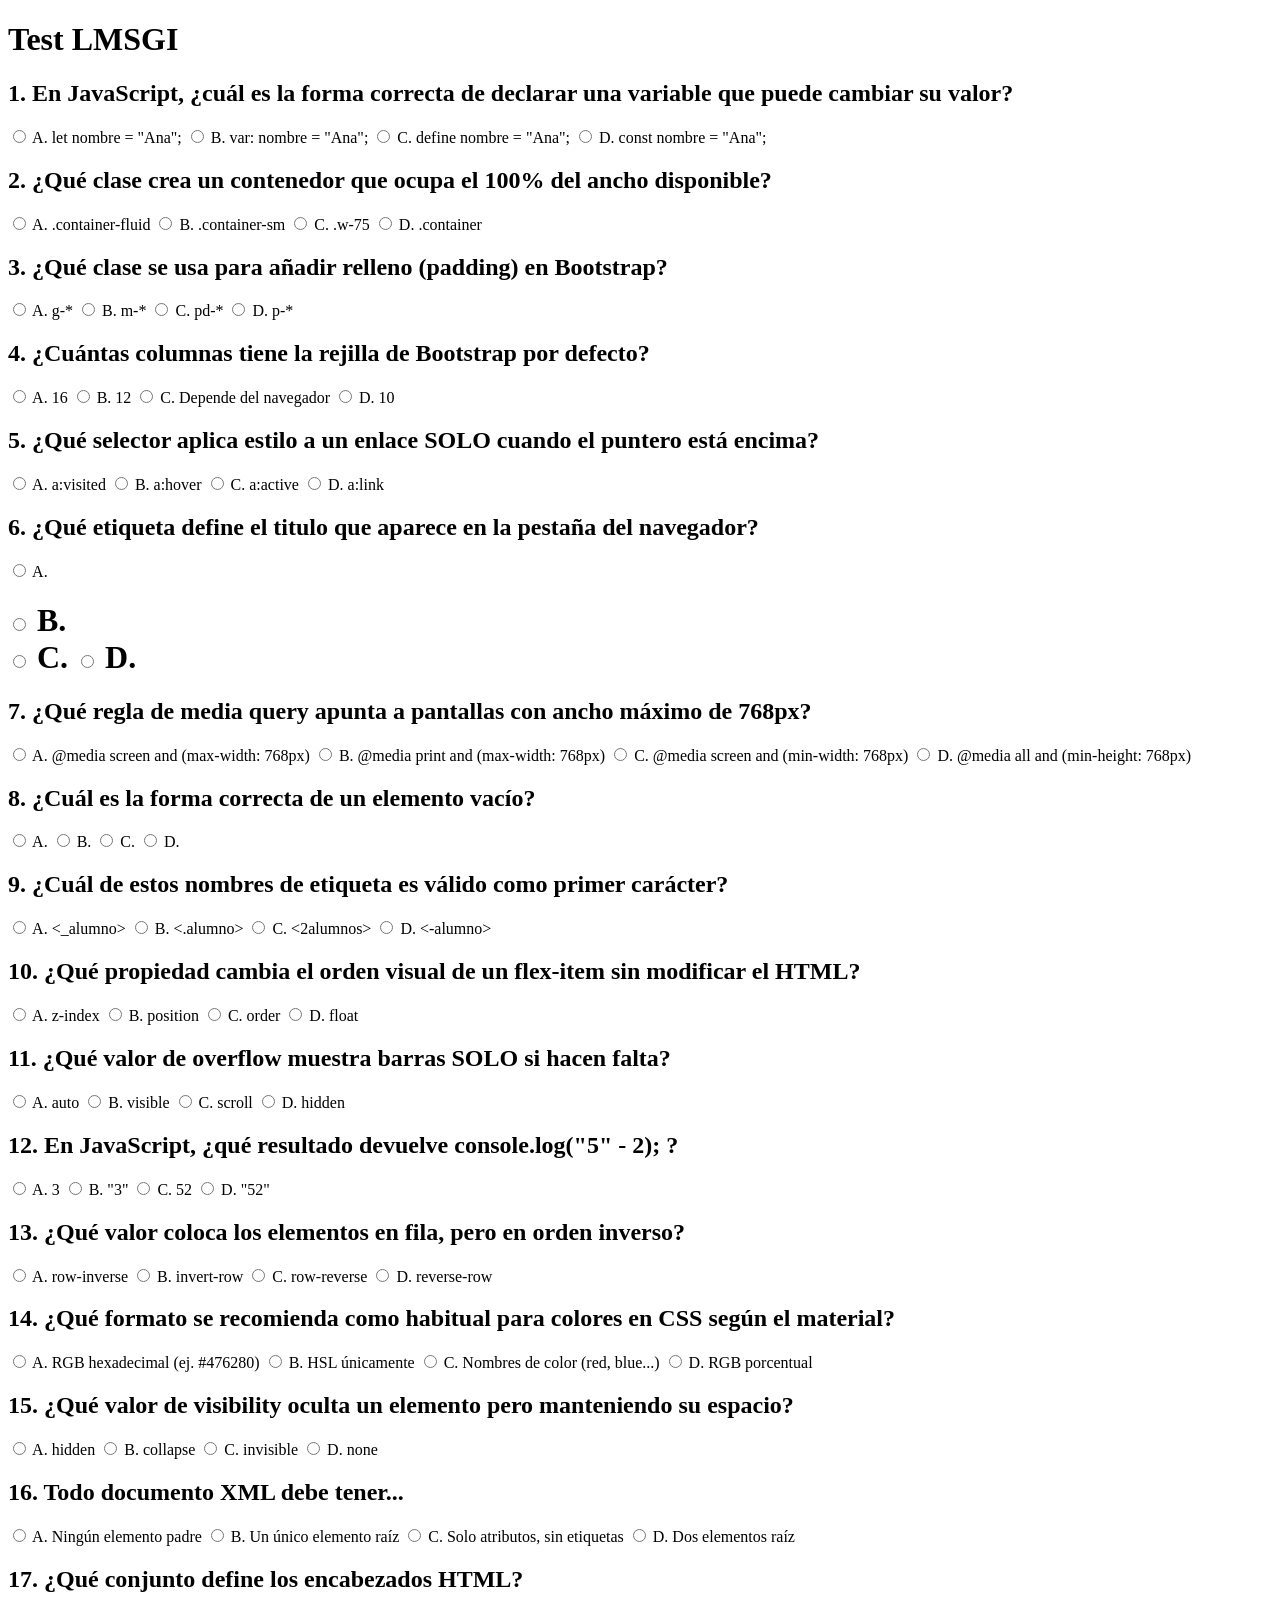
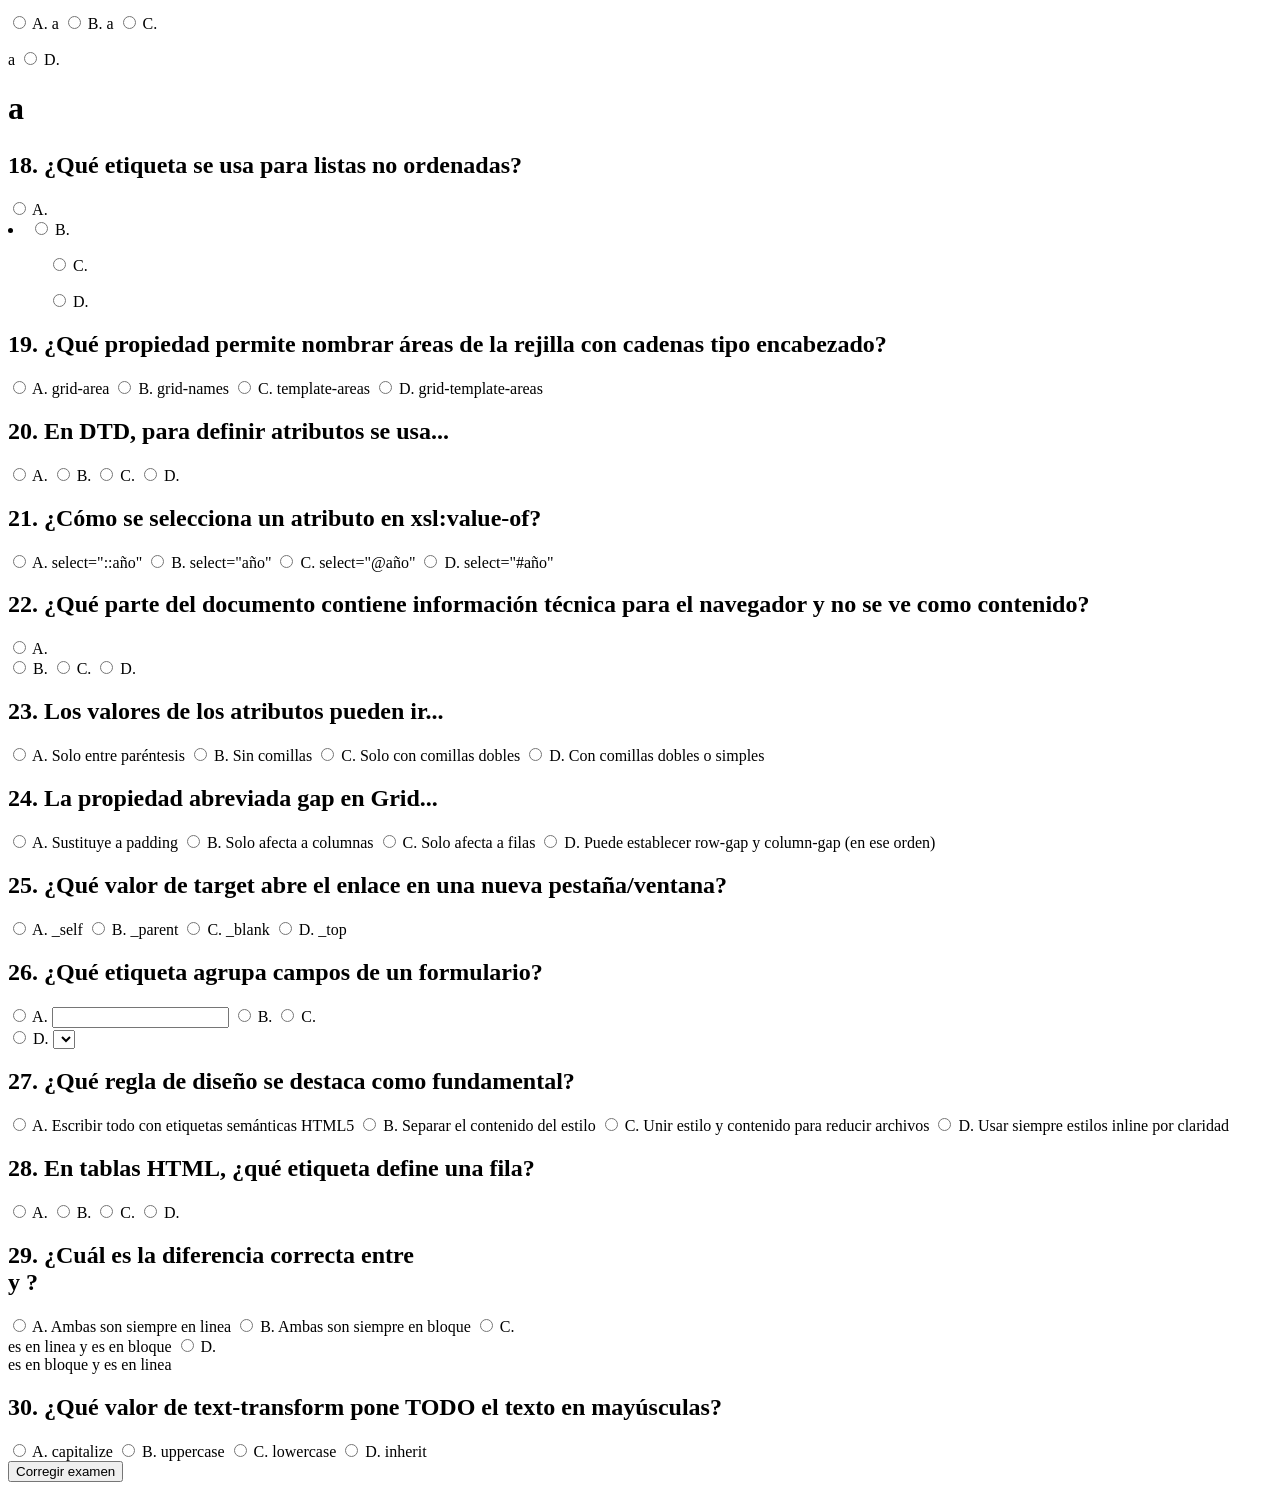
==== index.html @ 1601bb54 "Add files via upload" ====
<!DOCTYPE html>
<html lang="es">
<head>
<meta charset="UTF-8" />
<meta name="viewport" content="width=device-width, initial-scale=1.0" />
<title>Test LMSGI</title>
<link rel="stylesheet" href="style.css" />
</head>
<body>
<div class="container">
    <h1>Test LMSGI</h1>
    <div id="quiz"></div>
    <button id="submitButton">Corregir examen</button>
    <div class="result" id="result"></div>
</div>

<script>
const questions = [
    {
        question: '¿Qué etiqueta define el titulo que aparece en la pestaña del navegador?',
        answers: [
            {text: '<title>', correct: true},
            {text: '<header>', correct: false},
            {text: '<h1>', correct: false},
            {text: '<meta>', correct: false}
        ]
    },
    {
        question: '¿Qué parte del documento contiene información técnica para el navegador y no se ve como contenido?',
        answers: [
            {text: '<body>', correct: false},
            {text: '<footer>', correct: false},
            {text: '<head>', correct: true},
            {text: '<main>', correct: false}
        ]
    },
    {
        question: '¿Cuál es la diferencia correcta entre <div> y <span>?',
        answers: [
            {text: '<div> es en linea y <span> es en bloque', correct: false},
            {text: '<div> es en bloque y <span> es en linea', correct: true},
            {text: 'Ambas son siempre en bloque', correct: false},
            {text: 'Ambas son siempre en linea', correct: false}
        ]
    },
    {
        question: '¿Qué conjunto define los encabezados HTML?',
        answers: [
            {text: '<p> a <p6>', correct: false},
            {text: '<head1> a <head6>', correct: false},
            {text: '<t1> a <t6>', correct: false},
            {text: '<h1> a <h6>', correct: true}
        ]
    },
    {
        question: '¿Qué valor de target abre el enlace en una nueva pestaña/ventana?',
        answers: [
            {text: '_self', correct: false},
            {text: '_parent', correct: false},
            {text: '_top', correct: false},
            {text: '_blank', correct: true}
        ]
    },
    {
        question: '¿Qué etiqueta se usa para listas no ordenadas?',
        answers: [
            {text: '<ol>', correct: false},
            {text: '<li>', correct: false},
            {text: '<dl>', correct: false},
            {text: '<ul>', correct: true}
        ]
    },
    {
        question: '¿Qué etiqueta agrupa campos de un formulario?',
        answers: [
            {text: '<input>', correct: false},
            {text: '<select>', correct: false},
            {text: '<form>', correct: true},
            {text: '<label>', correct: false}
        ]
    },
    {
        question: 'En tablas HTML, ¿qué etiqueta define una fila?',
        answers: [
            {text: '<td>', correct: false},
            {text: '<tr>', correct: true},
            {text: '<th>', correct: false},
            {text: '<table>', correct: false}
        ]
    },
    {
        question: '¿Qué regla de diseño se destaca como fundamental?',
        answers: [
            {text: 'Separar el contenido del estilo', correct: true},
            {text: 'Unir estilo y contenido para reducir archivos', correct: false},
            {text: 'Escribir todo con etiquetas semánticas HTML5', correct: false},
            {text: 'Usar siempre estilos inline por claridad', correct: false}
        ]
    },
    {
        question: '¿Qué selector aplica estilo a un enlace SOLO cuando el puntero está encima?',
        answers: [
            {text: 'a:active', correct: false},
            {text: 'a:visited', correct: false},
            {text: 'a:link', correct: false},
            {text: 'a:hover', correct: true}
        ]
    },
    {
        question: '¿Qué formato se recomienda como habitual para colores en CSS según el material?',
        answers: [
            {text: 'Nombres de color (red, blue...)', correct: false},
            {text: 'RGB porcentual', correct: false},
            {text: 'RGB hexadecimal (ej. #476280)', correct: true},
            {text: 'HSL únicamente', correct: false}
        ]
    },
    {
        question: '¿Qué valor de text-transform pone TODO el texto en mayúsculas?',
        answers: [
            {text: 'capitalize', correct: false},
            {text: 'uppercase', correct: true},
            {text: 'lowercase', correct: false},
            {text: 'inherit', correct: false}
        ]
    },
    {
        question: '¿Qué valor de overflow muestra barras SOLO si hacen falta?',
        answers: [
            {text: 'scroll', correct: false},
            {text: 'hidden', correct: false},
            {text: 'visible', correct: false},
            {text: 'auto', correct: true}
        ]
    },
    {
        question: '¿Qué valor de visibility oculta un elemento pero manteniendo su espacio?',
        answers: [
            {text: 'hidden', correct: true},
            {text: 'none', correct: false},
            {text: 'collapse', correct: false},
            {text: 'invisible', correct: false}
        ]
    },
    {
        question: '¿Qué regla de media query apunta a pantallas con ancho máximo de 768px?',
        answers: [
            {text: '@media screen and (max-width: 768px)', correct: true},
            {text: '@media screen and (min-width: 768px)', correct: false},
            {text: '@media print and (max-width: 768px)', correct: false},
            {text: '@media all and (min-height: 768px)', correct: false}
        ]
    },
    {
        question: 'La propiedad abreviada gap en Grid...',
        answers: [
            {text: 'Puede establecer row-gap y column-gap (en ese orden)', correct: true},
            {text: 'Solo afecta a columnas', correct: false},
            {text: 'Solo afecta a filas', correct: false},
            {text: 'Sustituye a padding', correct: false}
        ]
    },
    {
        question: '¿Qué propiedad permite nombrar áreas de la rejilla con cadenas tipo encabezado?',
        answers: [
            {text: 'grid-area', correct: false},
            {text: 'grid-template-areas', correct: true},
            {text: 'grid-names', correct: false},
            {text: 'template-areas', correct: false}
        ]
    },
    {
        question: '¿Qué valor coloca los elementos en fila, pero en orden inverso?',
        answers: [
            {text: 'row-inverse', correct: false},
            {text: 'reverse-row', correct: false},
            {text: 'row-reverse', correct: true},
            {text: 'invert-row', correct: false}
        ]
    },
    {
        question: '¿Qué propiedad cambia el orden visual de un flex-item sin modificar el HTML?',
        answers: [
            {text: 'z-index', correct: false},
            {text: 'position', correct: false},
            {text: 'order', correct: true},
            {text: 'float', correct: false}
        ]
    },
    {
        question: 'Todo documento XML debe tener...',
        answers: [
            {text: 'Dos elementos raíz', correct: false},
            {text: 'Ningún elemento padre', correct: false},
            {text: 'Solo atributos, sin etiquetas', correct: false},
            {text: 'Un único elemento raíz', correct: true}
        ]
    },
    {
        question: 'Los valores de los atributos pueden ir...',
        answers: [
            {text: 'Con comillas dobles o simples', correct: true},
            {text: 'Sin comillas', correct: false},
            {text: 'Solo con comillas dobles', correct: false},
            {text: 'Solo entre paréntesis', correct: false}
        ]
    },
    {
        question: '¿Cuál es la forma correcta de un elemento vacío?',
        answers: [
            {text: '<foto> </foto/>', correct: false},
            {text: '</foto>', correct: false},
            {text: '<foto/>', correct: true},
            {text: '<foto>', correct: false}
        ]
    },
    {
        question: '¿Cuál de estos nombres de etiqueta es válido como primer carácter?',
        answers: [
            {text: '<2alumnos>', correct: false},
            {text: '<_alumno>', correct: true},
            {text: '<-alumno>', correct: false},
            {text: '<.alumno>', correct: false}
        ]
    },
    {
        question: 'En DTD, para definir atributos se usa...',
        answers: [
            {text: '<!ATTR>', correct: false},
            {text: '<!ATTRIBUTE>', correct: false},
            {text: '<!ELEMENTS>', correct: false},
            {text: '<!ATTLIST>', correct: true}
        ]
    },
    {
        question: '¿Cómo se selecciona un atributo en xsl:value-of?',
        answers: [
            {text: 'select="año"', correct: false},
            {text: 'select="#año"', correct: false},
            {text: 'select="::año"', correct: false},
            {text: 'select="@año"', correct: true}
        ]
    },
    {
        question: '¿Qué clase crea un contenedor que ocupa el 100% del ancho disponible?',
        answers: [
            {text: '.container-fluid', correct: true},
            {text: '.container', correct: false},
            {text: '.container-sm', correct: false},
            {text: '.w-75', correct: false}
        ]
    },
    {
        question: '¿Cuántas columnas tiene la rejilla de Bootstrap por defecto?',
        answers: [
            {text: '10', correct: false},
            {text: '12', correct: true},
            {text: '16', correct: false},
            {text: 'Depende del navegador', correct: false}
        ]
    },
    {
        question: '¿Qué clase se usa para añadir relleno (padding) en Bootstrap?',
        answers: [
            {text: 'm-*', correct: false},
            {text: 'pd-*', correct: false},
            {text: 'p-*', correct: true},
            {text: 'g-*', correct: false}
        ]
    },
    {
        question: 'En JavaScript, ¿cuál es la forma correcta de declarar una variable que puede cambiar su valor?',
        answers: [
            {text: 'let nombre = "Ana";', correct: true},
            {text: 'const nombre = "Ana";', correct: false},
            {text: 'define nombre = "Ana";', correct: false},
            {text: 'var: nombre = "Ana";', correct: false}
        ]
    },
    {
        question: 'En JavaScript, ¿qué resultado devuelve console.log("5" - 2); ?',
        answers: [
            {text: '"52"', correct: false},
            {text: '"3"', correct: false},
            {text: '52', correct: false},
            {text: '3', correct: true}
        ]
    }
];

function shuffle(array)
{
    for(let i = array.length - 1; i > 0; i--)
    {
        const j = Math.floor(Math.random() * (i + 1));
        [array[i], array[j]] = [array[j], array[i]];
    }

    return array;
}

const shuffledQuestions = shuffle([...questions]).map(
    question =>
    {
        return {
            ...question,
            answers: shuffle([...question.answers])
        };
    }
);

const quiz = document.getElementById('quiz');

shuffledQuestions.forEach(
    (question, questionIndex) =>
    {
        const questionElement = document.createElement('div');
        questionElement.className = 'question';

        questionElement.innerHTML = `
            <h2>${questionIndex + 1}. ${question.question}</h2>
            <div class="answers">
                ${question.answers.map(
                    (answer, answerIndex) =>
                    {
                        return `
                            <label class="answer">
                                <input
                                    type="radio"
                                    name="question-${questionIndex}"
                                    value="${answer.correct}"
                                />
                                ${String.fromCharCode(65 + answerIndex)}. ${answer.text}
                            </label>
                        `;
                    }
                ).join('')}
            </div>
        `;

        quiz.appendChild(questionElement);
    }
);

document.getElementById('submitButton').addEventListener(
    'click',
    () =>
    {
        let score = 0;

        shuffledQuestions.forEach(
            (question, questionIndex) =>
            {
                const answers = document.querySelectorAll(`input[name="question-${questionIndex}"]`);

                answers.forEach(
                    answer =>
                    {
                        const label = answer.parentElement;

                        label.classList.remove('correct');
                        label.classList.remove('incorrect');

                        if(answer.checked)
                        {
                            if(answer.value === 'true')
                            {
                                score++;
                                label.classList.add('correct');
                            }
                            else
                            {
                                label.classList.add('incorrect');
                            }
                        }
                    }
                );
            }
        );

        document.getElementById('result').textContent = `Has acertado ${score} de ${shuffledQuestions.length} preguntas.`;

        window.scrollTo(
            {
                top: document.body.scrollHeight,
                behavior: 'smooth'
            }
        );
    }
);
</script>
</body>
</html>
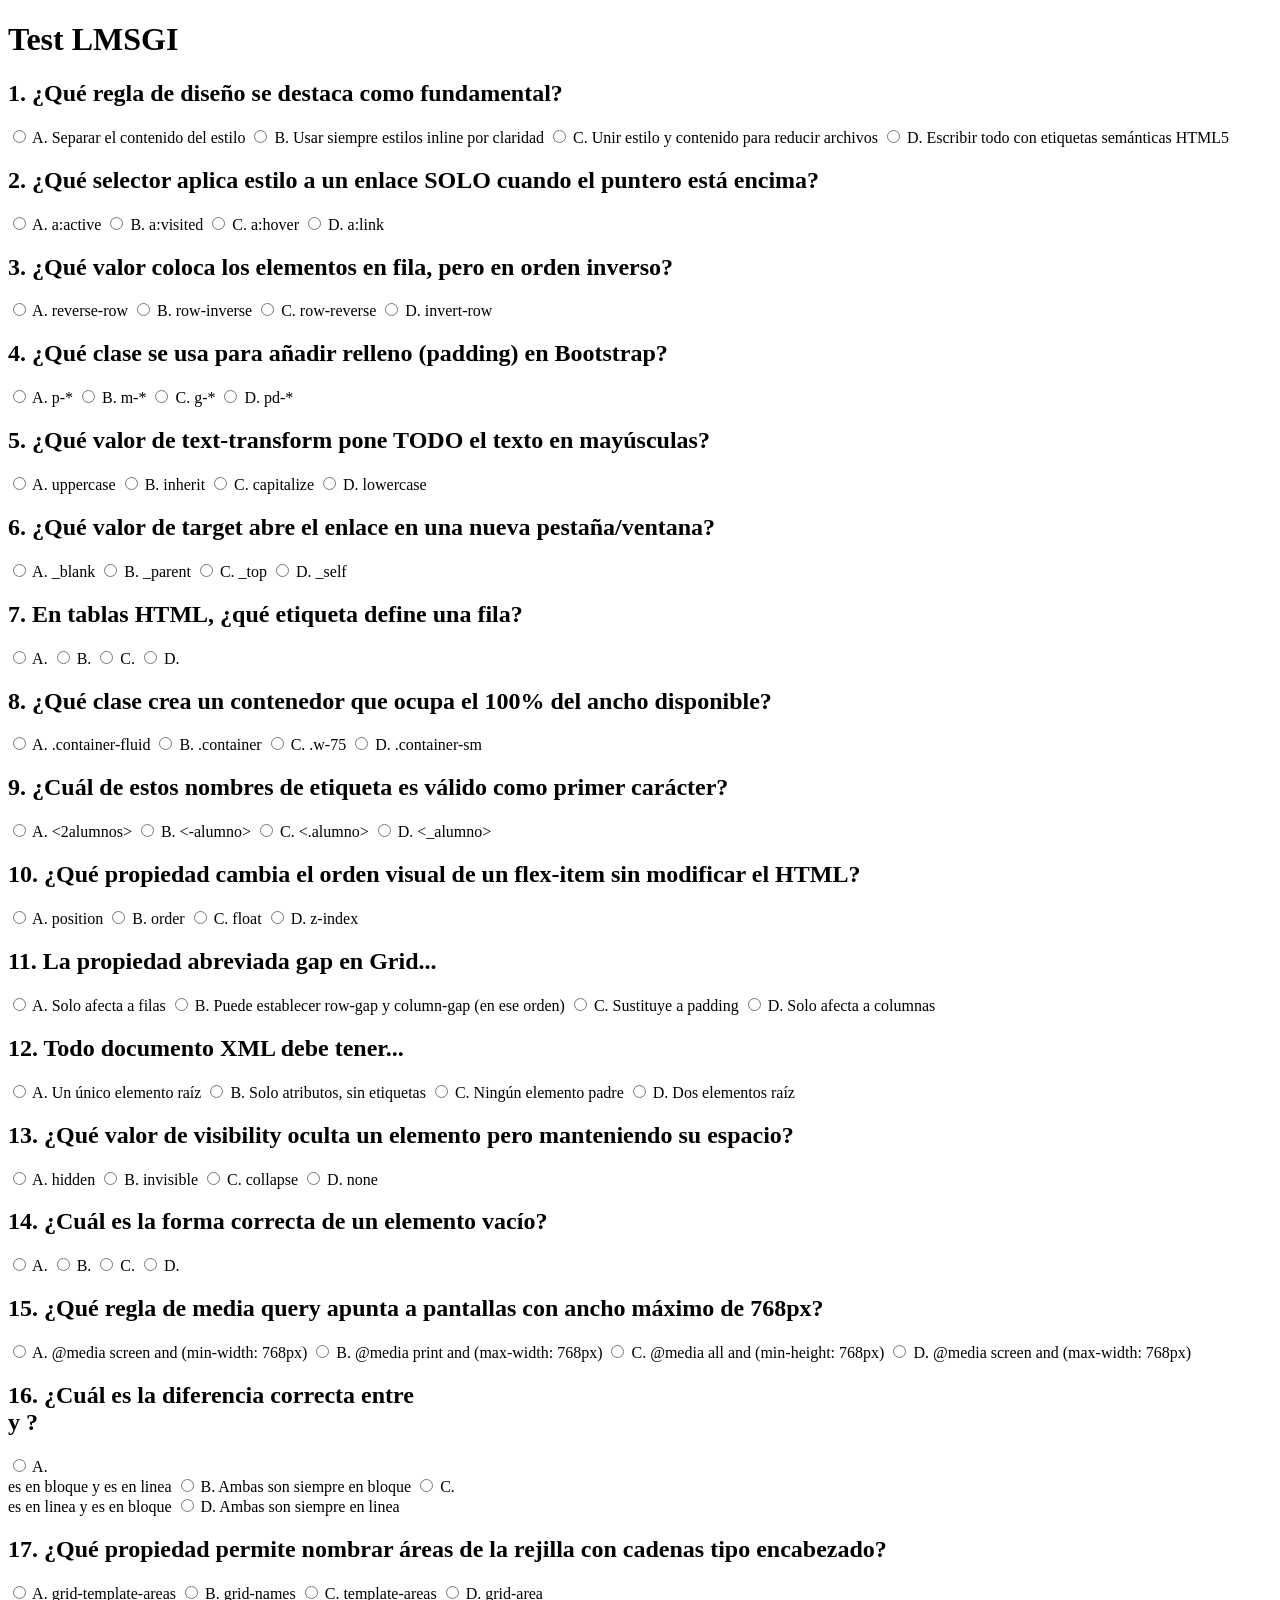
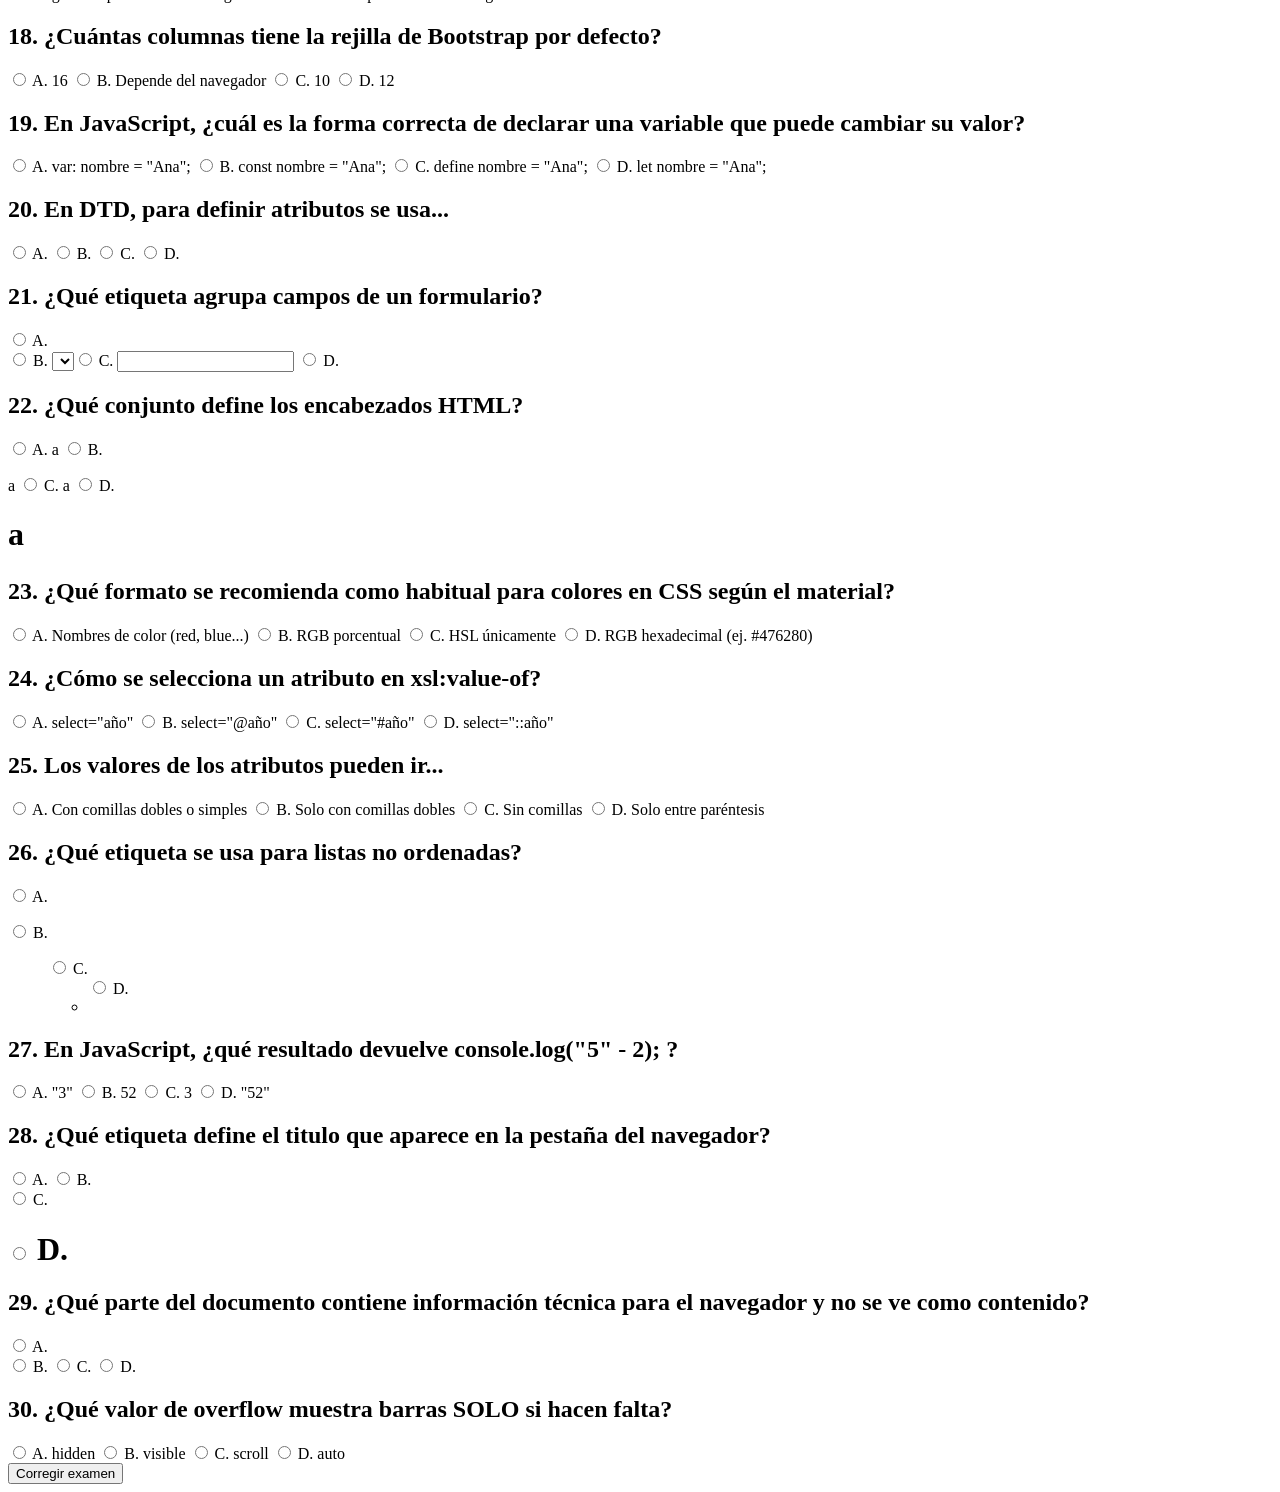
==== commit aa1a691d: "Add files via upload" ====
--- a/index.html
+++ b/index.html
@@ -5,6 +5,7 @@
 <meta name="viewport" content="width=device-width, initial-scale=1.0" />
 <title>Test LMSGI</title>
 <link rel="stylesheet" href="style.css" />
+<!-- Usa el CSS moderno enviado en el chat -->
 </head>
 <body>
 <div class="container">
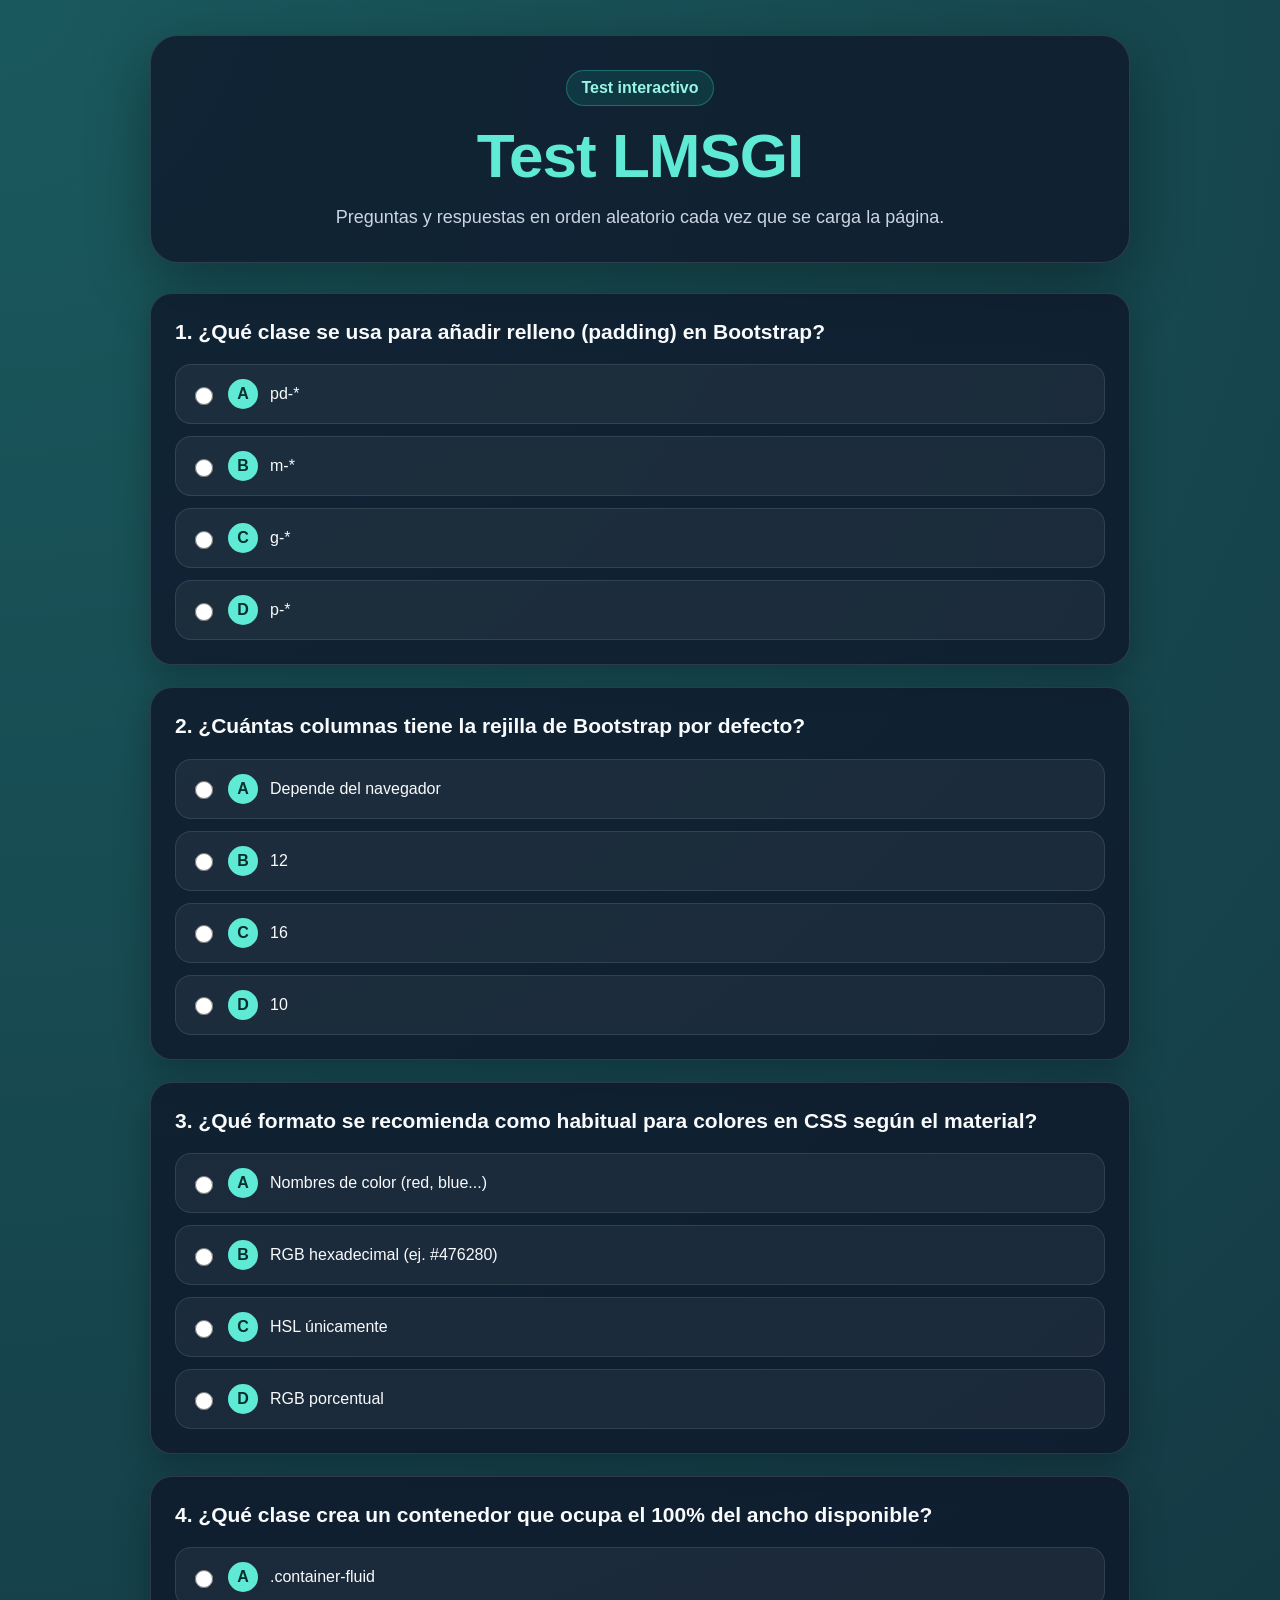
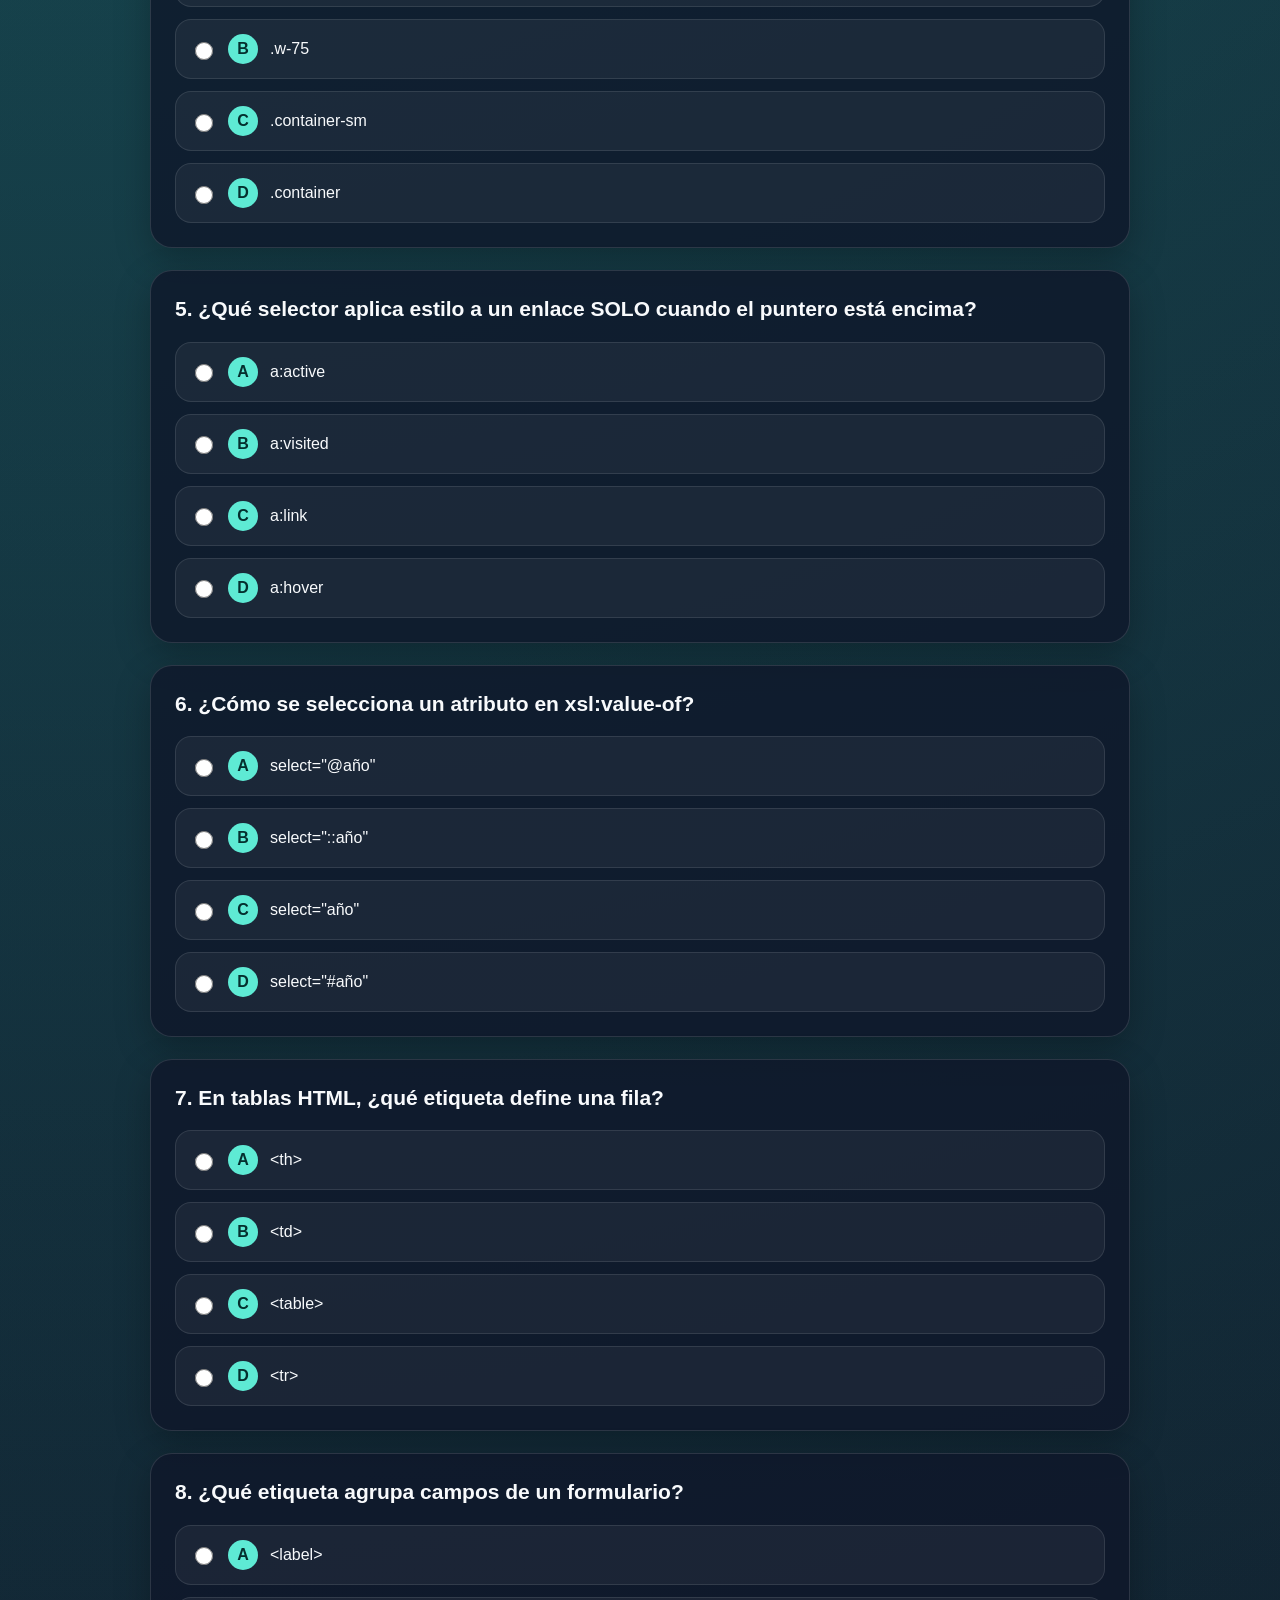
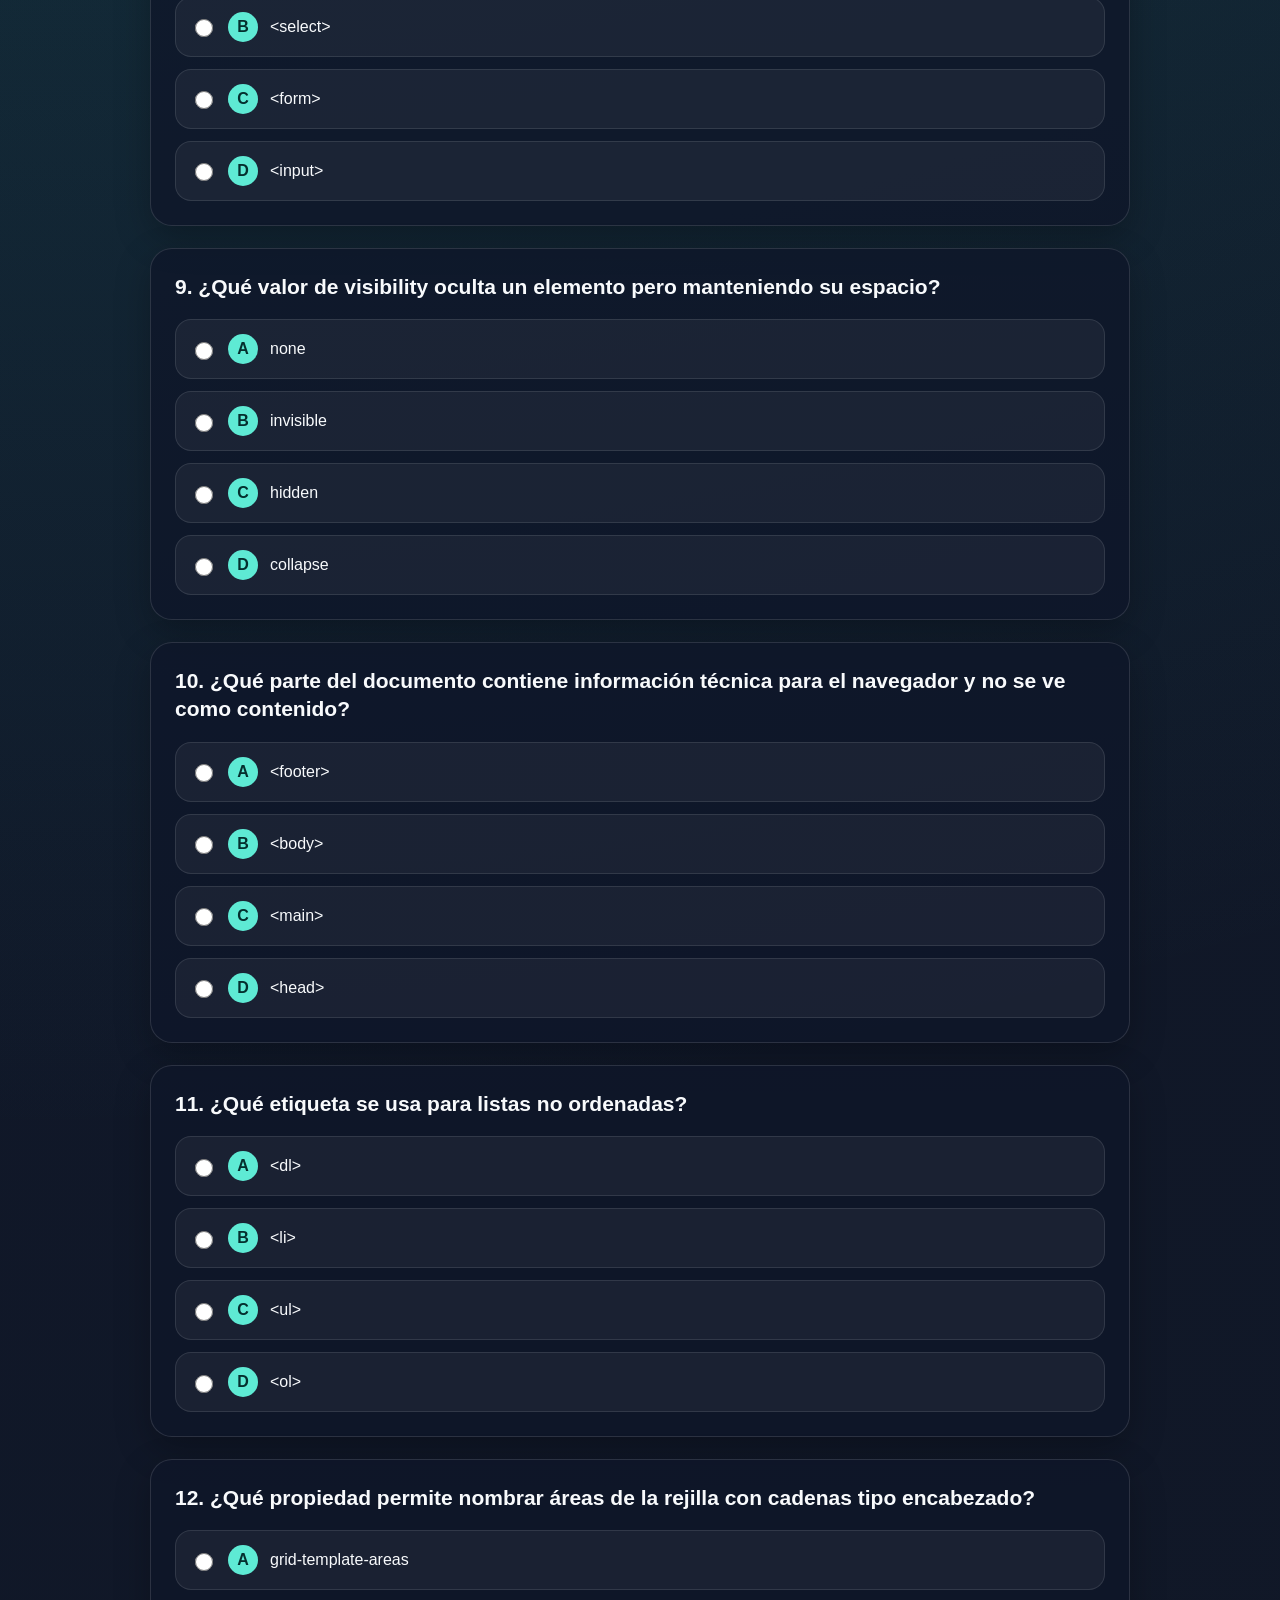
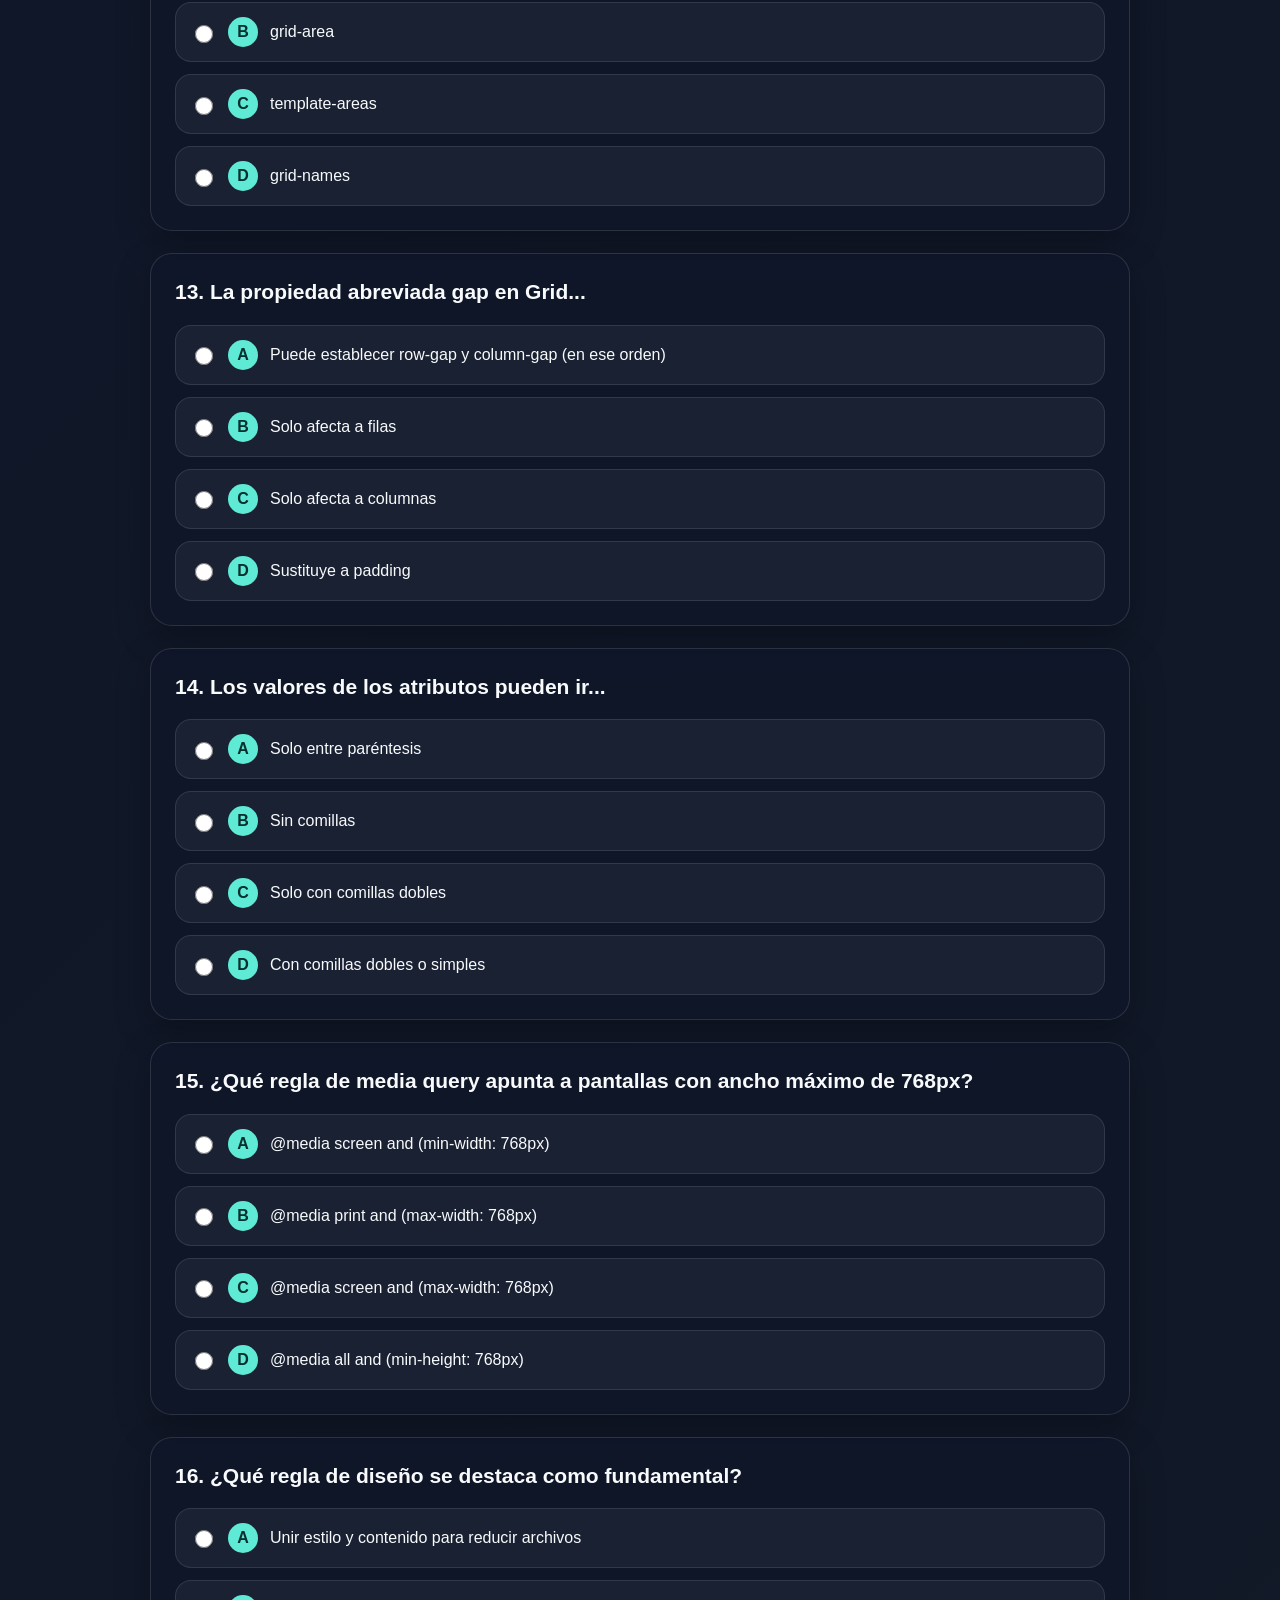
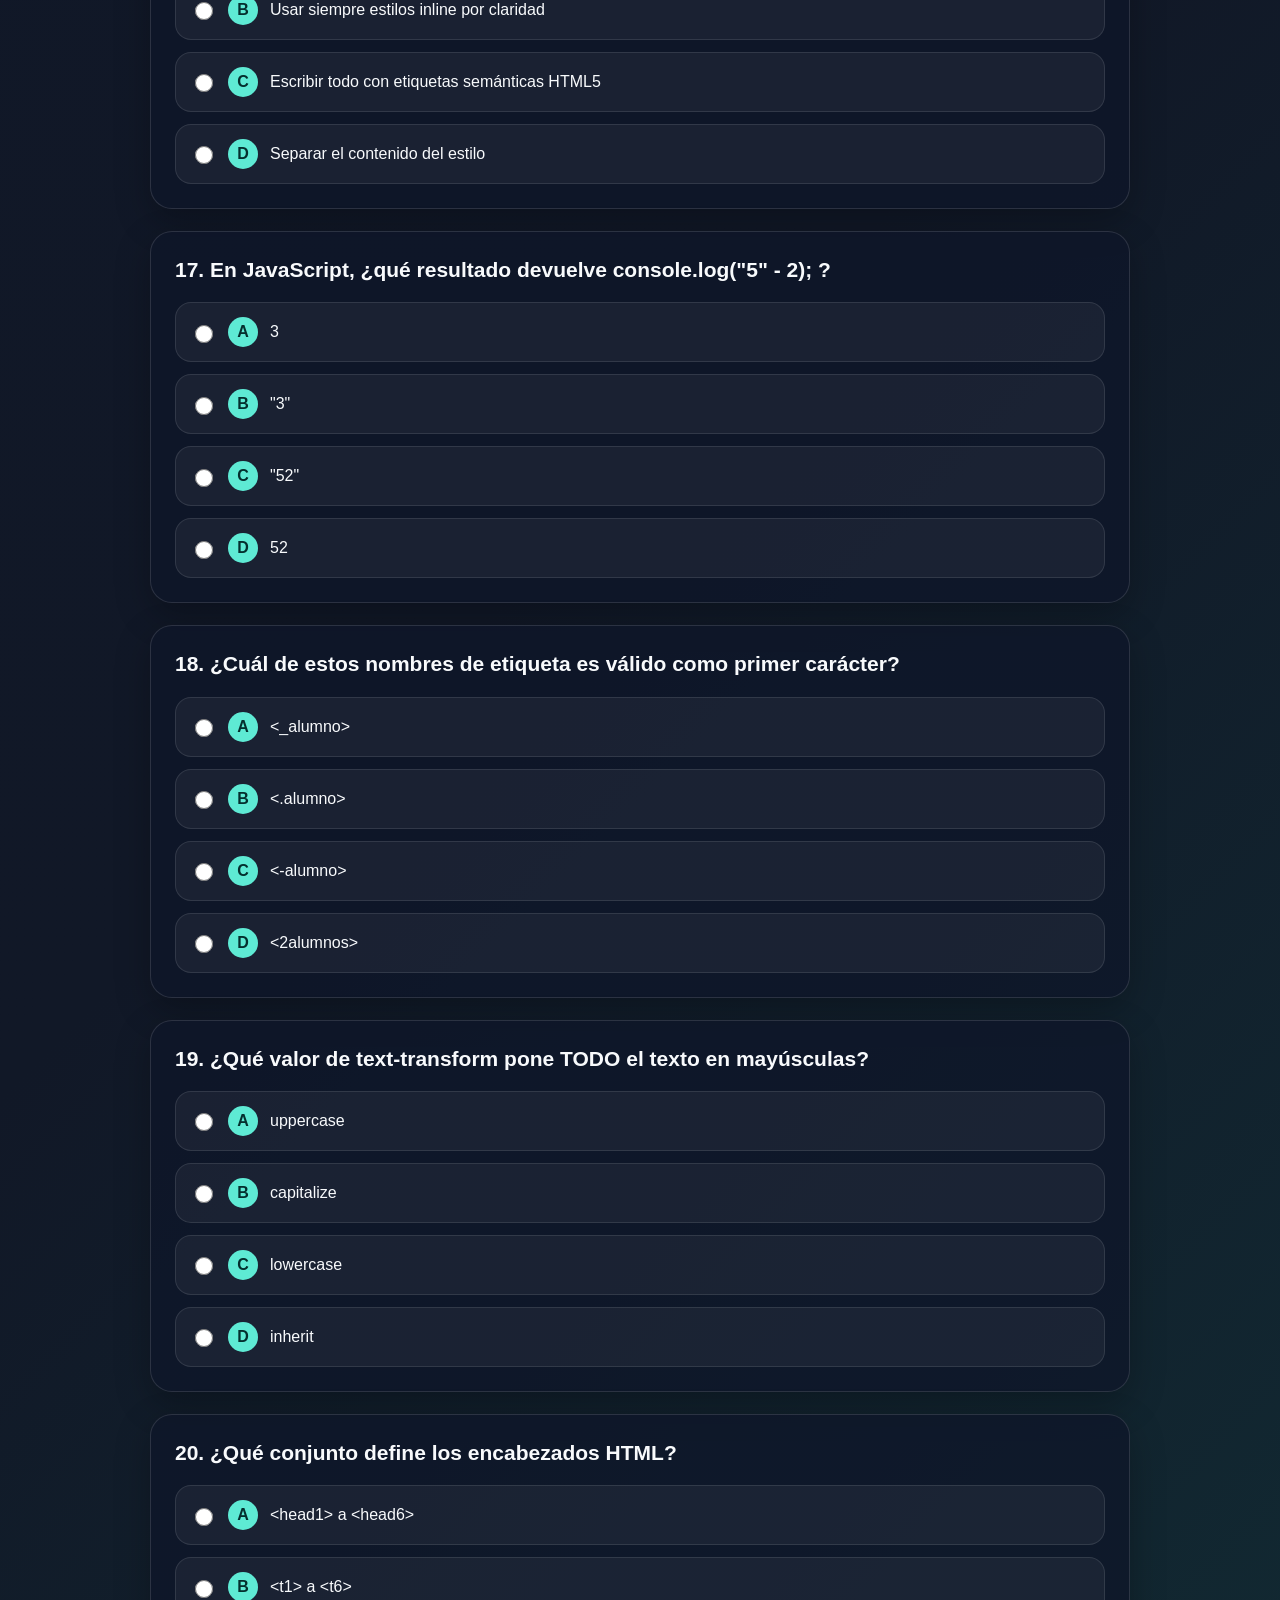
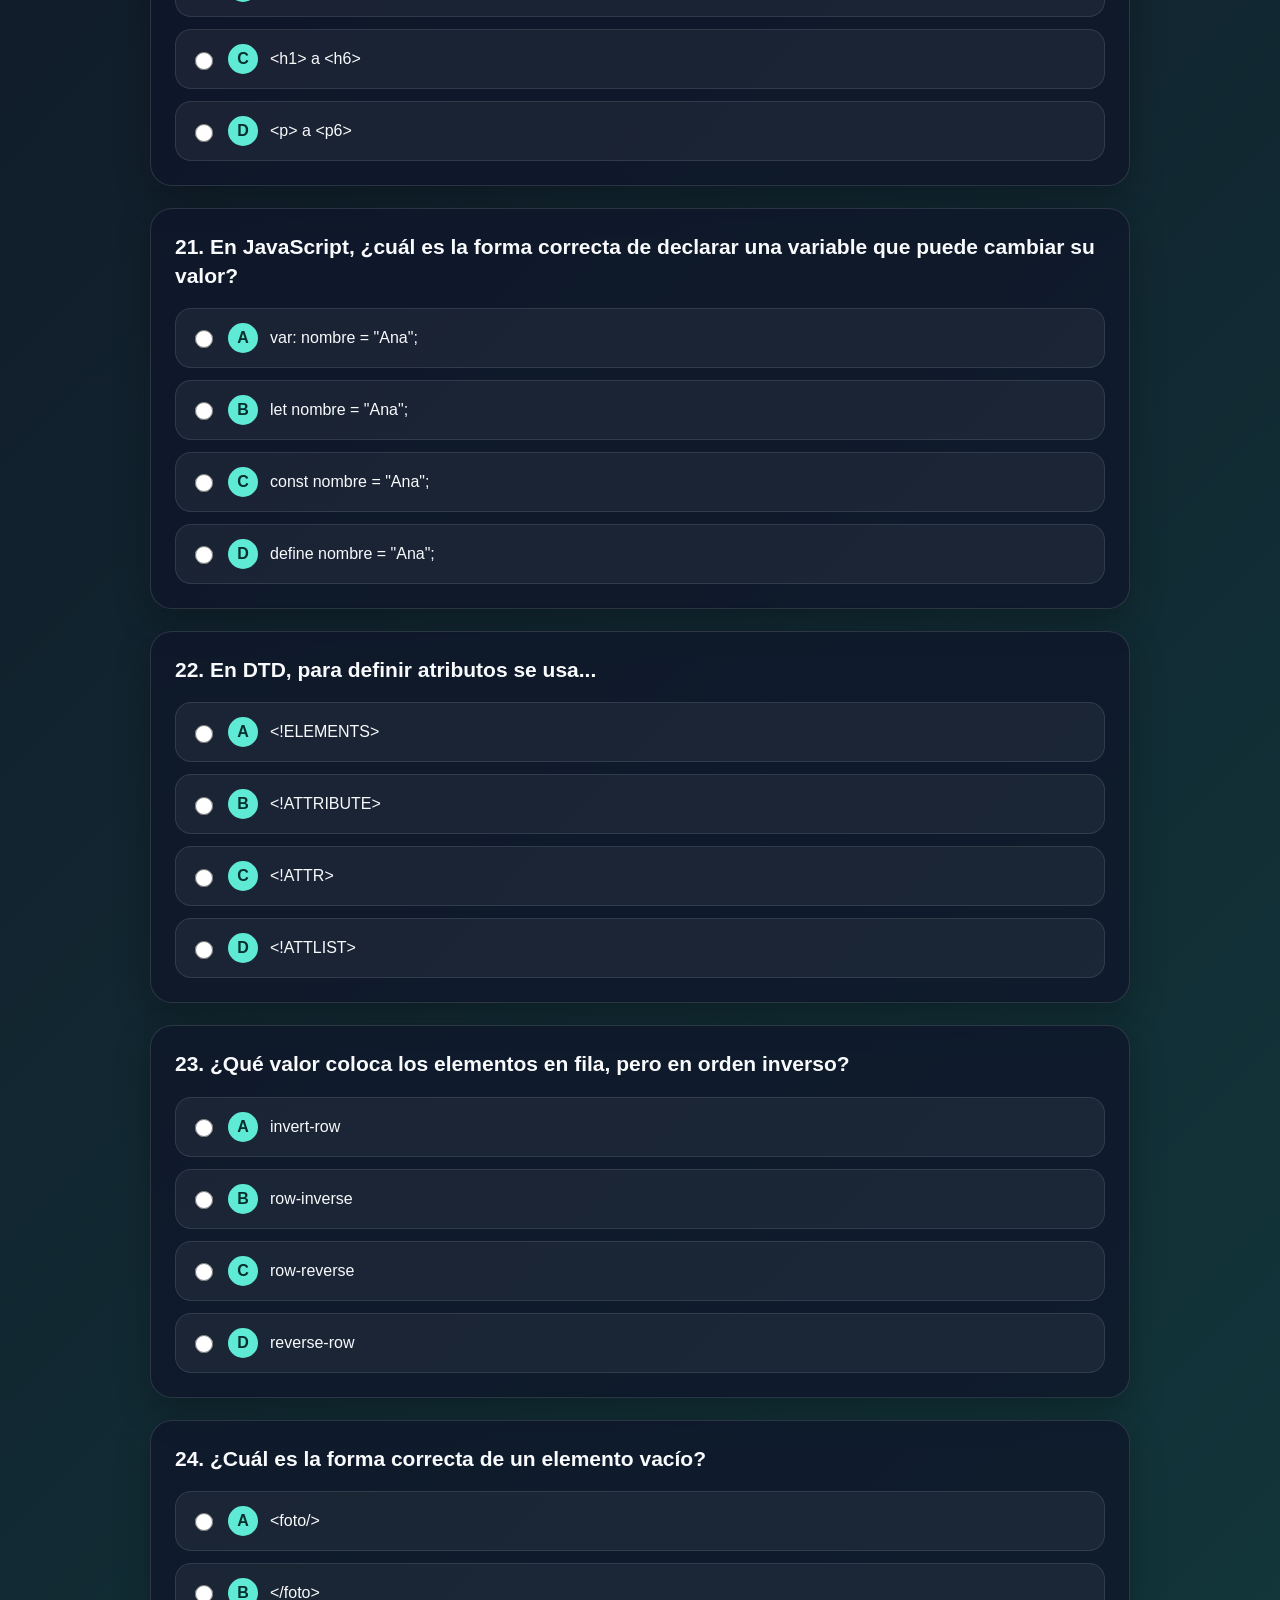
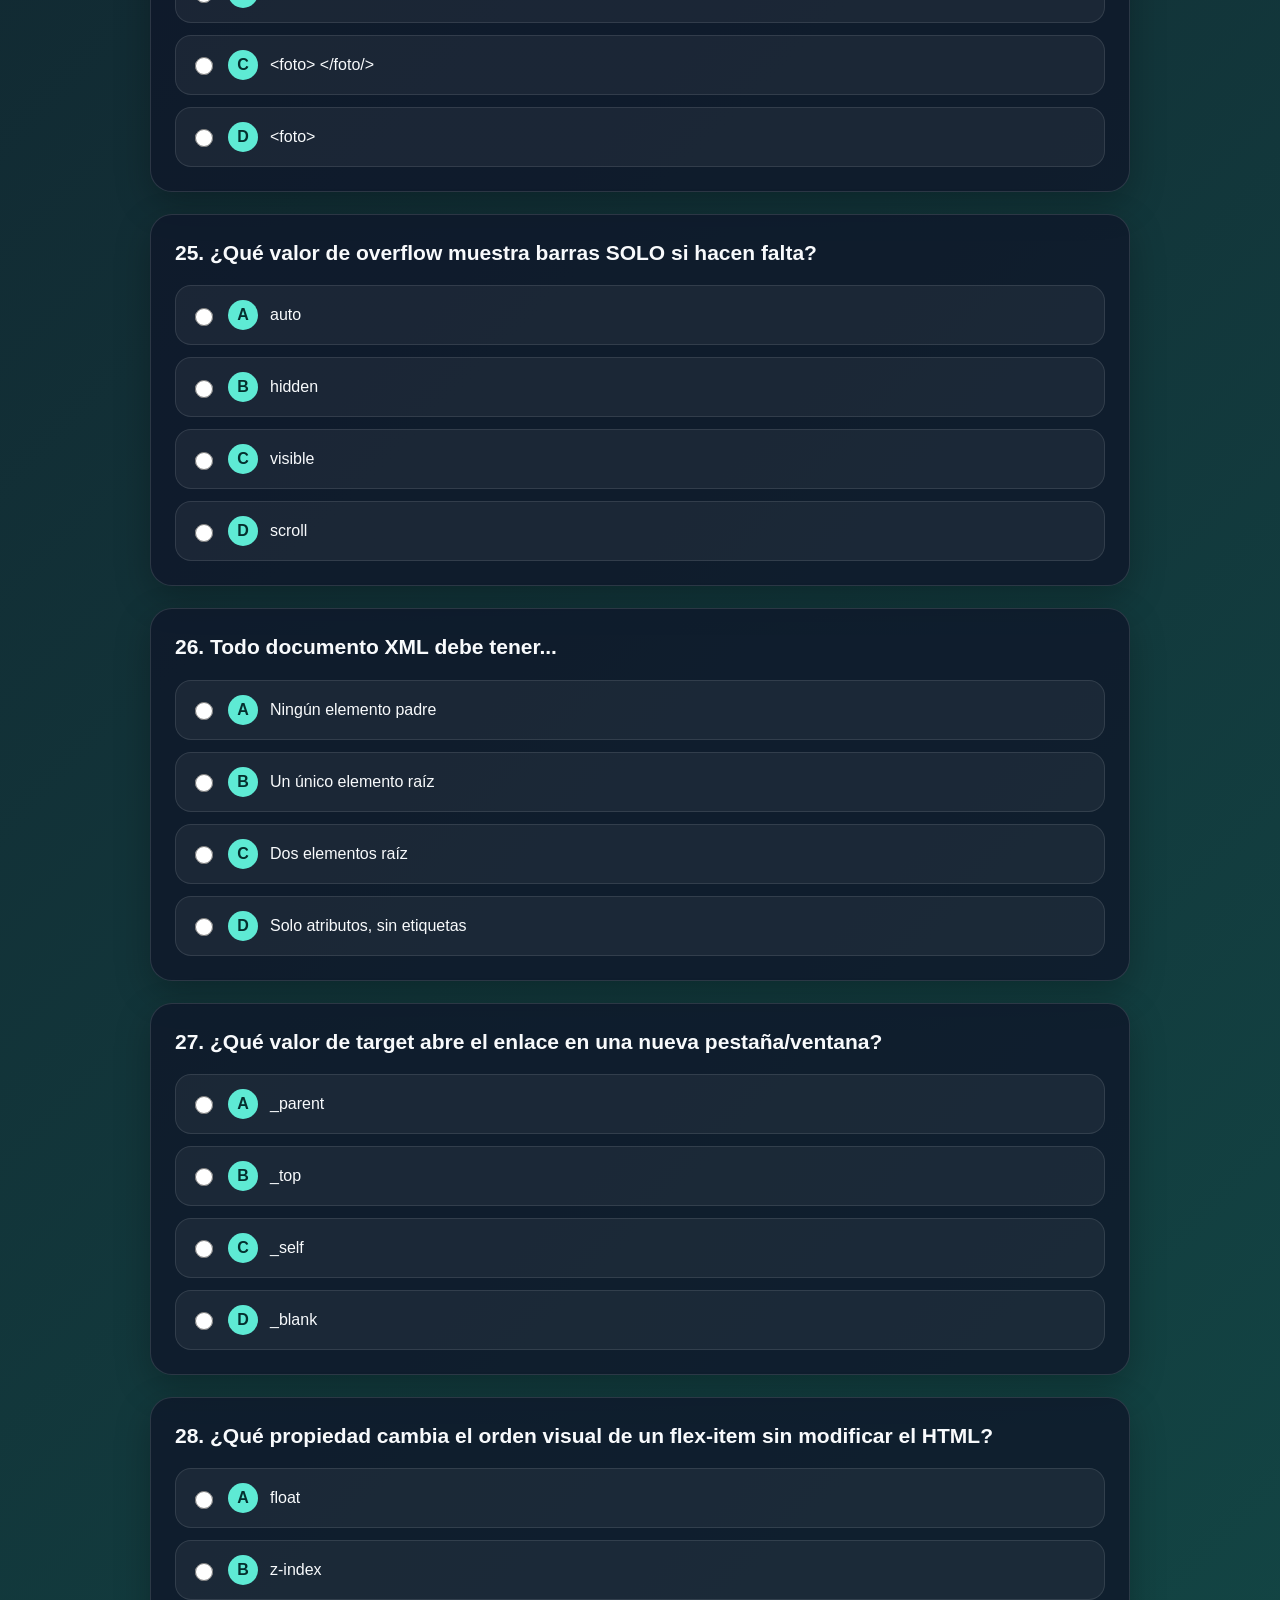
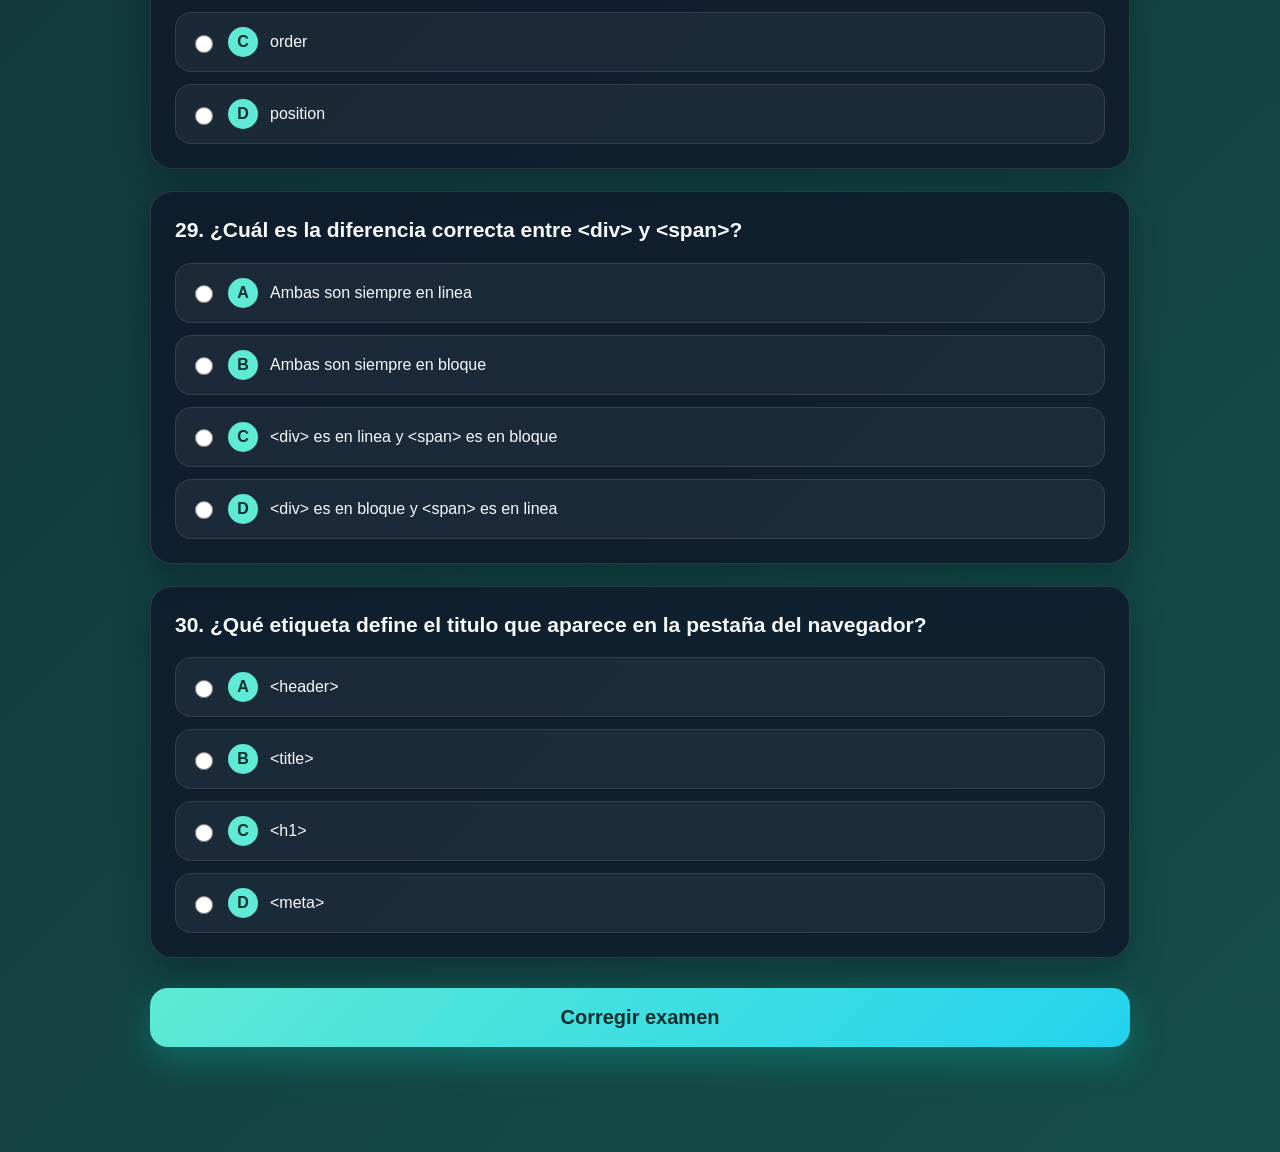
==== commit 32481ae5: "Add files via upload" ====
--- a/index.html
+++ b/index.html
@@ -1,293 +1,301 @@
 <!DOCTYPE html>
 <html lang="es">
 <head>
-<meta charset="UTF-8" />
-<meta name="viewport" content="width=device-width, initial-scale=1.0" />
-<title>Test LMSGI</title>
-<link rel="stylesheet" href="style.css" />
-<!-- Usa el CSS moderno enviado en el chat -->
+    <meta charset="UTF-8">
+    <meta name="viewport" content="width=device-width, initial-scale=1.0">
+    <title>Test LMSGI</title>
+    <link rel="stylesheet" href="style.css">
 </head>
 <body>
-<div class="container">
-    <h1>Test LMSGI</h1>
-    <div id="quiz"></div>
-    <button id="submitButton">Corregir examen</button>
-    <div class="result" id="result"></div>
-</div>
-
-<script>
+    <main class="container">
+        <header class="hero">
+            <p class="tag">Test interactivo</p>
+            <h1>Test LMSGI</h1>
+            <p class="subtitle">Preguntas y respuestas en orden aleatorio cada vez que se carga la página.</p>
+        </header>
+
+        <section id="quiz" class="quiz"></section>
+
+        <button id="submitButton" type="button">Corregir examen</button>
+
+        <section id="result" class="result"></section>
+    </main>
+
+    <script>
+
 const questions = [
     {
-        question: '¿Qué etiqueta define el titulo que aparece en la pestaña del navegador?',
-        answers: [
-            {text: '<title>', correct: true},
-            {text: '<header>', correct: false},
-            {text: '<h1>', correct: false},
-            {text: '<meta>', correct: false}
-        ]
-    },
-    {
-        question: '¿Qué parte del documento contiene información técnica para el navegador y no se ve como contenido?',
-        answers: [
-            {text: '<body>', correct: false},
-            {text: '<footer>', correct: false},
-            {text: '<head>', correct: true},
-            {text: '<main>', correct: false}
-        ]
-    },
-    {
-        question: '¿Cuál es la diferencia correcta entre <div> y <span>?',
-        answers: [
-            {text: '<div> es en linea y <span> es en bloque', correct: false},
-            {text: '<div> es en bloque y <span> es en linea', correct: true},
-            {text: 'Ambas son siempre en bloque', correct: false},
-            {text: 'Ambas son siempre en linea', correct: false}
-        ]
-    },
-    {
-        question: '¿Qué conjunto define los encabezados HTML?',
-        answers: [
-            {text: '<p> a <p6>', correct: false},
-            {text: '<head1> a <head6>', correct: false},
-            {text: '<t1> a <t6>', correct: false},
-            {text: '<h1> a <h6>', correct: true}
-        ]
-    },
-    {
-        question: '¿Qué valor de target abre el enlace en una nueva pestaña/ventana?',
-        answers: [
-            {text: '_self', correct: false},
-            {text: '_parent', correct: false},
-            {text: '_top', correct: false},
-            {text: '_blank', correct: true}
-        ]
-    },
-    {
-        question: '¿Qué etiqueta se usa para listas no ordenadas?',
-        answers: [
-            {text: '<ol>', correct: false},
-            {text: '<li>', correct: false},
-            {text: '<dl>', correct: false},
-            {text: '<ul>', correct: true}
-        ]
-    },
-    {
-        question: '¿Qué etiqueta agrupa campos de un formulario?',
-        answers: [
-            {text: '<input>', correct: false},
-            {text: '<select>', correct: false},
-            {text: '<form>', correct: true},
-            {text: '<label>', correct: false}
-        ]
-    },
-    {
-        question: 'En tablas HTML, ¿qué etiqueta define una fila?',
-        answers: [
-            {text: '<td>', correct: false},
-            {text: '<tr>', correct: true},
-            {text: '<th>', correct: false},
-            {text: '<table>', correct: false}
-        ]
-    },
-    {
-        question: '¿Qué regla de diseño se destaca como fundamental?',
-        answers: [
-            {text: 'Separar el contenido del estilo', correct: true},
-            {text: 'Unir estilo y contenido para reducir archivos', correct: false},
-            {text: 'Escribir todo con etiquetas semánticas HTML5', correct: false},
-            {text: 'Usar siempre estilos inline por claridad', correct: false}
-        ]
-    },
-    {
-        question: '¿Qué selector aplica estilo a un enlace SOLO cuando el puntero está encima?',
-        answers: [
-            {text: 'a:active', correct: false},
-            {text: 'a:visited', correct: false},
-            {text: 'a:link', correct: false},
-            {text: 'a:hover', correct: true}
-        ]
-    },
-    {
-        question: '¿Qué formato se recomienda como habitual para colores en CSS según el material?',
-        answers: [
-            {text: 'Nombres de color (red, blue...)', correct: false},
-            {text: 'RGB porcentual', correct: false},
-            {text: 'RGB hexadecimal (ej. #476280)', correct: true},
-            {text: 'HSL únicamente', correct: false}
-        ]
-    },
-    {
-        question: '¿Qué valor de text-transform pone TODO el texto en mayúsculas?',
-        answers: [
-            {text: 'capitalize', correct: false},
-            {text: 'uppercase', correct: true},
-            {text: 'lowercase', correct: false},
-            {text: 'inherit', correct: false}
-        ]
-    },
-    {
-        question: '¿Qué valor de overflow muestra barras SOLO si hacen falta?',
-        answers: [
-            {text: 'scroll', correct: false},
-            {text: 'hidden', correct: false},
-            {text: 'visible', correct: false},
-            {text: 'auto', correct: true}
-        ]
-    },
-    {
-        question: '¿Qué valor de visibility oculta un elemento pero manteniendo su espacio?',
-        answers: [
-            {text: 'hidden', correct: true},
-            {text: 'none', correct: false},
-            {text: 'collapse', correct: false},
-            {text: 'invisible', correct: false}
-        ]
-    },
-    {
-        question: '¿Qué regla de media query apunta a pantallas con ancho máximo de 768px?',
-        answers: [
-            {text: '@media screen and (max-width: 768px)', correct: true},
-            {text: '@media screen and (min-width: 768px)', correct: false},
-            {text: '@media print and (max-width: 768px)', correct: false},
-            {text: '@media all and (min-height: 768px)', correct: false}
-        ]
-    },
-    {
-        question: 'La propiedad abreviada gap en Grid...',
-        answers: [
-            {text: 'Puede establecer row-gap y column-gap (en ese orden)', correct: true},
-            {text: 'Solo afecta a columnas', correct: false},
-            {text: 'Solo afecta a filas', correct: false},
-            {text: 'Sustituye a padding', correct: false}
-        ]
-    },
-    {
-        question: '¿Qué propiedad permite nombrar áreas de la rejilla con cadenas tipo encabezado?',
-        answers: [
-            {text: 'grid-area', correct: false},
-            {text: 'grid-template-areas', correct: true},
-            {text: 'grid-names', correct: false},
-            {text: 'template-areas', correct: false}
-        ]
-    },
-    {
-        question: '¿Qué valor coloca los elementos en fila, pero en orden inverso?',
-        answers: [
-            {text: 'row-inverse', correct: false},
-            {text: 'reverse-row', correct: false},
-            {text: 'row-reverse', correct: true},
-            {text: 'invert-row', correct: false}
-        ]
-    },
-    {
-        question: '¿Qué propiedad cambia el orden visual de un flex-item sin modificar el HTML?',
-        answers: [
-            {text: 'z-index', correct: false},
-            {text: 'position', correct: false},
-            {text: 'order', correct: true},
-            {text: 'float', correct: false}
-        ]
-    },
-    {
-        question: 'Todo documento XML debe tener...',
-        answers: [
-            {text: 'Dos elementos raíz', correct: false},
-            {text: 'Ningún elemento padre', correct: false},
-            {text: 'Solo atributos, sin etiquetas', correct: false},
-            {text: 'Un único elemento raíz', correct: true}
-        ]
-    },
-    {
-        question: 'Los valores de los atributos pueden ir...',
-        answers: [
-            {text: 'Con comillas dobles o simples', correct: true},
-            {text: 'Sin comillas', correct: false},
-            {text: 'Solo con comillas dobles', correct: false},
-            {text: 'Solo entre paréntesis', correct: false}
-        ]
-    },
-    {
-        question: '¿Cuál es la forma correcta de un elemento vacío?',
-        answers: [
-            {text: '<foto> </foto/>', correct: false},
-            {text: '</foto>', correct: false},
-            {text: '<foto/>', correct: true},
-            {text: '<foto>', correct: false}
-        ]
-    },
-    {
-        question: '¿Cuál de estos nombres de etiqueta es válido como primer carácter?',
-        answers: [
-            {text: '<2alumnos>', correct: false},
-            {text: '<_alumno>', correct: true},
-            {text: '<-alumno>', correct: false},
-            {text: '<.alumno>', correct: false}
-        ]
-    },
-    {
-        question: 'En DTD, para definir atributos se usa...',
-        answers: [
-            {text: '<!ATTR>', correct: false},
-            {text: '<!ATTRIBUTE>', correct: false},
-            {text: '<!ELEMENTS>', correct: false},
-            {text: '<!ATTLIST>', correct: true}
-        ]
-    },
-    {
-        question: '¿Cómo se selecciona un atributo en xsl:value-of?',
-        answers: [
-            {text: 'select="año"', correct: false},
-            {text: 'select="#año"', correct: false},
-            {text: 'select="::año"', correct: false},
-            {text: 'select="@año"', correct: true}
-        ]
-    },
-    {
-        question: '¿Qué clase crea un contenedor que ocupa el 100% del ancho disponible?',
-        answers: [
-            {text: '.container-fluid', correct: true},
-            {text: '.container', correct: false},
-            {text: '.container-sm', correct: false},
-            {text: '.w-75', correct: false}
-        ]
-    },
-    {
-        question: '¿Cuántas columnas tiene la rejilla de Bootstrap por defecto?',
-        answers: [
-            {text: '10', correct: false},
-            {text: '12', correct: true},
-            {text: '16', correct: false},
-            {text: 'Depende del navegador', correct: false}
-        ]
-    },
-    {
-        question: '¿Qué clase se usa para añadir relleno (padding) en Bootstrap?',
-        answers: [
-            {text: 'm-*', correct: false},
-            {text: 'pd-*', correct: false},
-            {text: 'p-*', correct: true},
-            {text: 'g-*', correct: false}
-        ]
-    },
-    {
-        question: 'En JavaScript, ¿cuál es la forma correcta de declarar una variable que puede cambiar su valor?',
-        answers: [
-            {text: 'let nombre = "Ana";', correct: true},
-            {text: 'const nombre = "Ana";', correct: false},
-            {text: 'define nombre = "Ana";', correct: false},
-            {text: 'var: nombre = "Ana";', correct: false}
-        ]
-    },
-    {
-        question: 'En JavaScript, ¿qué resultado devuelve console.log("5" - 2); ?',
-        answers: [
-            {text: '"52"', correct: false},
-            {text: '"3"', correct: false},
-            {text: '52', correct: false},
-            {text: '3', correct: true}
+        question: "¿Qué etiqueta define el titulo que aparece en la pestaña del navegador?",
+        answers: [
+            {text: "<title>", correct: true},
+            {text: "<header>", correct: false},
+            {text: "<h1>", correct: false},
+            {text: "<meta>", correct: false}
+        ]
+    },
+    {
+        question: "¿Qué parte del documento contiene información técnica para el navegador y no se ve como contenido?",
+        answers: [
+            {text: "<body>", correct: false},
+            {text: "<footer>", correct: false},
+            {text: "<head>", correct: true},
+            {text: "<main>", correct: false}
+        ]
+    },
+    {
+        question: "¿Cuál es la diferencia correcta entre <div> y <span>?",
+        answers: [
+            {text: "<div> es en linea y <span> es en bloque", correct: false},
+            {text: "<div> es en bloque y <span> es en linea", correct: true},
+            {text: "Ambas son siempre en bloque", correct: false},
+            {text: "Ambas son siempre en linea", correct: false}
+        ]
+    },
+    {
+        question: "¿Qué conjunto define los encabezados HTML?",
+        answers: [
+            {text: "<p> a <p6>", correct: false},
+            {text: "<head1> a <head6>", correct: false},
+            {text: "<t1> a <t6>", correct: false},
+            {text: "<h1> a <h6>", correct: true}
+        ]
+    },
+    {
+        question: "¿Qué valor de target abre el enlace en una nueva pestaña/ventana?",
+        answers: [
+            {text: "_self", correct: false},
+            {text: "_parent", correct: false},
+            {text: "_top", correct: false},
+            {text: "_blank", correct: true}
+        ]
+    },
+    {
+        question: "¿Qué etiqueta se usa para listas no ordenadas?",
+        answers: [
+            {text: "<ol>", correct: false},
+            {text: "<li>", correct: false},
+            {text: "<dl>", correct: false},
+            {text: "<ul>", correct: true}
+        ]
+    },
+    {
+        question: "¿Qué etiqueta agrupa campos de un formulario?",
+        answers: [
+            {text: "<input>", correct: false},
+            {text: "<select>", correct: false},
+            {text: "<form>", correct: true},
+            {text: "<label>", correct: false}
+        ]
+    },
+    {
+        question: "En tablas HTML, ¿qué etiqueta define una fila?",
+        answers: [
+            {text: "<td>", correct: false},
+            {text: "<tr>", correct: true},
+            {text: "<th>", correct: false},
+            {text: "<table>", correct: false}
+        ]
+    },
+    {
+        question: "¿Qué regla de diseño se destaca como fundamental?",
+        answers: [
+            {text: "Separar el contenido del estilo", correct: true},
+            {text: "Unir estilo y contenido para reducir archivos", correct: false},
+            {text: "Escribir todo con etiquetas semánticas HTML5", correct: false},
+            {text: "Usar siempre estilos inline por claridad", correct: false}
+        ]
+    },
+    {
+        question: "¿Qué selector aplica estilo a un enlace SOLO cuando el puntero está encima?",
+        answers: [
+            {text: "a:active", correct: false},
+            {text: "a:visited", correct: false},
+            {text: "a:link", correct: false},
+            {text: "a:hover", correct: true}
+        ]
+    },
+    {
+        question: "¿Qué formato se recomienda como habitual para colores en CSS según el material?",
+        answers: [
+            {text: "Nombres de color (red, blue...)", correct: false},
+            {text: "RGB porcentual", correct: false},
+            {text: "RGB hexadecimal (ej. #476280)", correct: true},
+            {text: "HSL únicamente", correct: false}
+        ]
+    },
+    {
+        question: "¿Qué valor de text-transform pone TODO el texto en mayúsculas?",
+        answers: [
+            {text: "capitalize", correct: false},
+            {text: "uppercase", correct: true},
+            {text: "lowercase", correct: false},
+            {text: "inherit", correct: false}
+        ]
+    },
+    {
+        question: "¿Qué valor de overflow muestra barras SOLO si hacen falta?",
+        answers: [
+            {text: "scroll", correct: false},
+            {text: "hidden", correct: false},
+            {text: "visible", correct: false},
+            {text: "auto", correct: true}
+        ]
+    },
+    {
+        question: "¿Qué valor de visibility oculta un elemento pero manteniendo su espacio?",
+        answers: [
+            {text: "hidden", correct: true},
+            {text: "none", correct: false},
+            {text: "collapse", correct: false},
+            {text: "invisible", correct: false}
+        ]
+    },
+    {
+        question: "¿Qué regla de media query apunta a pantallas con ancho máximo de 768px?",
+        answers: [
+            {text: "@media screen and (max-width: 768px)", correct: true},
+            {text: "@media screen and (min-width: 768px)", correct: false},
+            {text: "@media print and (max-width: 768px)", correct: false},
+            {text: "@media all and (min-height: 768px)", correct: false}
+        ]
+    },
+    {
+        question: "La propiedad abreviada gap en Grid...",
+        answers: [
+            {text: "Puede establecer row-gap y column-gap (en ese orden)", correct: true},
+            {text: "Solo afecta a columnas", correct: false},
+            {text: "Solo afecta a filas", correct: false},
+            {text: "Sustituye a padding", correct: false}
+        ]
+    },
+    {
+        question: "¿Qué propiedad permite nombrar áreas de la rejilla con cadenas tipo encabezado?",
+        answers: [
+            {text: "grid-area", correct: false},
+            {text: "grid-template-areas", correct: true},
+            {text: "grid-names", correct: false},
+            {text: "template-areas", correct: false}
+        ]
+    },
+    {
+        question: "¿Qué valor coloca los elementos en fila, pero en orden inverso?",
+        answers: [
+            {text: "row-inverse", correct: false},
+            {text: "reverse-row", correct: false},
+            {text: "row-reverse", correct: true},
+            {text: "invert-row", correct: false}
+        ]
+    },
+    {
+        question: "¿Qué propiedad cambia el orden visual de un flex-item sin modificar el HTML?",
+        answers: [
+            {text: "z-index", correct: false},
+            {text: "position", correct: false},
+            {text: "order", correct: true},
+            {text: "float", correct: false}
+        ]
+    },
+    {
+        question: "Todo documento XML debe tener...",
+        answers: [
+            {text: "Dos elementos raíz", correct: false},
+            {text: "Ningún elemento padre", correct: false},
+            {text: "Solo atributos, sin etiquetas", correct: false},
+            {text: "Un único elemento raíz", correct: true}
+        ]
+    },
+    {
+        question: "Los valores de los atributos pueden ir...",
+        answers: [
+            {text: "Con comillas dobles o simples", correct: true},
+            {text: "Sin comillas", correct: false},
+            {text: "Solo con comillas dobles", correct: false},
+            {text: "Solo entre paréntesis", correct: false}
+        ]
+    },
+    {
+        question: "¿Cuál es la forma correcta de un elemento vacío?",
+        answers: [
+            {text: "<foto> </foto/>", correct: false},
+            {text: "</foto>", correct: false},
+            {text: "<foto/>", correct: true},
+            {text: "<foto>", correct: false}
+        ]
+    },
+    {
+        question: "¿Cuál de estos nombres de etiqueta es válido como primer carácter?",
+        answers: [
+            {text: "<2alumnos>", correct: false},
+            {text: "<_alumno>", correct: true},
+            {text: "<-alumno>", correct: false},
+            {text: "<.alumno>", correct: false}
+        ]
+    },
+    {
+        question: "En DTD, para definir atributos se usa...",
+        answers: [
+            {text: "<!ATTR>", correct: false},
+            {text: "<!ATTRIBUTE>", correct: false},
+            {text: "<!ELEMENTS>", correct: false},
+            {text: "<!ATTLIST>", correct: true}
+        ]
+    },
+    {
+        question: "¿Cómo se selecciona un atributo en xsl:value-of?",
+        answers: [
+            {text: "select=\"año\"", correct: false},
+            {text: "select=\"#año\"", correct: false},
+            {text: "select=\"::año\"", correct: false},
+            {text: "select=\"@año\"", correct: true}
+        ]
+    },
+    {
+        question: "¿Qué clase crea un contenedor que ocupa el 100% del ancho disponible?",
+        answers: [
+            {text: ".container-fluid", correct: true},
+            {text: ".container", correct: false},
+            {text: ".container-sm", correct: false},
+            {text: ".w-75", correct: false}
+        ]
+    },
+    {
+        question: "¿Cuántas columnas tiene la rejilla de Bootstrap por defecto?",
+        answers: [
+            {text: "10", correct: false},
+            {text: "12", correct: true},
+            {text: "16", correct: false},
+            {text: "Depende del navegador", correct: false}
+        ]
+    },
+    {
+        question: "¿Qué clase se usa para añadir relleno (padding) en Bootstrap?",
+        answers: [
+            {text: "m-*", correct: false},
+            {text: "pd-*", correct: false},
+            {text: "p-*", correct: true},
+            {text: "g-*", correct: false}
+        ]
+    },
+    {
+        question: "En JavaScript, ¿cuál es la forma correcta de declarar una variable que puede cambiar su valor?",
+        answers: [
+            {text: "let nombre = \"Ana\";", correct: true},
+            {text: "const nombre = \"Ana\";", correct: false},
+            {text: "define nombre = \"Ana\";", correct: false},
+            {text: "var: nombre = \"Ana\";", correct: false}
+        ]
+    },
+    {
+        question: "En JavaScript, ¿qué resultado devuelve console.log(\"5\" - 2); ?",
+        answers: [
+            {text: "\"52\"", correct: false},
+            {text: "\"3\"", correct: false},
+            {text: "52", correct: false},
+            {text: "3", correct: true}
         ]
     }
 ];
+
 
 function shuffle(array)
 {
@@ -310,41 +318,66 @@
     }
 );
 
-const quiz = document.getElementById('quiz');
+const quiz = document.getElementById("quiz");
+
+function createAnswer(answer, questionIndex, answerIndex)
+{
+    const label = document.createElement("label");
+    label.className = "answer";
+
+    const input = document.createElement("input");
+    input.type = "radio";
+    input.name = `question-${questionIndex}`;
+    input.value = answer.correct ? "true" : "false";
+
+    const letter = document.createElement("span");
+    letter.className = "letter";
+    letter.textContent = String.fromCharCode(65 + answerIndex);
+
+    const answerText = document.createElement("span");
+    answerText.className = "answer-text";
+    answerText.textContent = answer.text;
+
+    label.appendChild(input);
+    label.appendChild(letter);
+    label.appendChild(answerText);
+
+    return label;
+}
+
+function createQuestion(question, questionIndex)
+{
+    const article = document.createElement("article");
+    article.className = "question";
+
+    const title = document.createElement("h2");
+    title.textContent = `${questionIndex + 1}. ${question.question}`;
+
+    const answers = document.createElement("div");
+    answers.className = "answers";
+
+    question.answers.forEach(
+        (answer, answerIndex) =>
+        {
+            answers.appendChild(createAnswer(answer, questionIndex, answerIndex));
+        }
+    );
+
+    article.appendChild(title);
+    article.appendChild(answers);
+
+    return article;
+}
 
 shuffledQuestions.forEach(
     (question, questionIndex) =>
     {
-        const questionElement = document.createElement('div');
-        questionElement.className = 'question';
-
-        questionElement.innerHTML = `
-            <h2>${questionIndex + 1}. ${question.question}</h2>
-            <div class="answers">
-                ${question.answers.map(
-                    (answer, answerIndex) =>
-                    {
-                        return `
-                            <label class="answer">
-                                <input
-                                    type="radio"
-                                    name="question-${questionIndex}"
-                                    value="${answer.correct}"
-                                />
-                                ${String.fromCharCode(65 + answerIndex)}. ${answer.text}
-                            </label>
-                        `;
-                    }
-                ).join('')}
-            </div>
-        `;
-
-        quiz.appendChild(questionElement);
+        quiz.appendChild(createQuestion(question, questionIndex));
     }
 );
 
-document.getElementById('submitButton').addEventListener(
-    'click',
+document.getElementById("submitButton").addEventListener(
+    "click",
     () =>
     {
         let score = 0;
@@ -359,36 +392,41 @@
                     {
                         const label = answer.parentElement;
 
-                        label.classList.remove('correct');
-                        label.classList.remove('incorrect');
+                        label.classList.remove("correct");
+                        label.classList.remove("incorrect");
 
                         if(answer.checked)
                         {
-                            if(answer.value === 'true')
+                            if(answer.value === "true")
                             {
                                 score++;
-                                label.classList.add('correct');
+                                label.classList.add("correct");
                             }
                             else
                             {
-                                label.classList.add('incorrect');
+                                label.classList.add("incorrect");
                             }
+                        }
+
+                        if(answer.value === "true")
+                        {
+                            label.classList.add("correct");
                         }
                     }
                 );
             }
         );
 
-        document.getElementById('result').textContent = `Has acertado ${score} de ${shuffledQuestions.length} preguntas.`;
-
-        window.scrollTo(
+        const result = document.getElementById("result");
+        result.textContent = `Has acertado ${score} de ${shuffledQuestions.length} preguntas.`;
+
+        result.scrollIntoView(
             {
-                top: document.body.scrollHeight,
-                behavior: 'smooth'
+                behavior: "smooth"
             }
         );
     }
 );
-</script>
+    </script>
 </body>
 </html>
--- a/style.css
+++ b/style.css
@@ -0,0 +1,211 @@
+*
+{
+    box-sizing: border-box;
+}
+
+body
+{
+    margin: 0;
+    min-height: 100vh;
+    padding: 35px 18px;
+    font-family: Arial, Helvetica, sans-serif;
+    background:
+        radial-gradient(circle at top left, rgba(45,212,191,0.35), transparent 35%),
+        linear-gradient(135deg, #0f172a, #111827 55%, #134e4a);
+    color: #f8fafc;
+}
+
+.container
+{
+    width: min(980px, 100%);
+    margin: 0 auto;
+}
+
+.hero
+{
+    margin-bottom: 30px;
+    padding: 34px 26px;
+    text-align: center;
+    border-radius: 28px;
+    background: rgba(15,23,42,0.78);
+    border: 1px solid rgba(255,255,255,0.12);
+    box-shadow: 0 20px 60px rgba(0,0,0,0.35);
+}
+
+.tag
+{
+    display: inline-block;
+    margin: 0 0 14px;
+    padding: 8px 14px;
+    border-radius: 999px;
+    color: #99f6e4;
+    background: rgba(20,184,166,0.15);
+    border: 1px solid rgba(45,212,191,0.35);
+    font-weight: bold;
+}
+
+h1
+{
+    margin: 0;
+    font-size: clamp(36px, 6vw, 62px);
+    color: #5eead4;
+    letter-spacing: -1px;
+}
+
+.subtitle
+{
+    max-width: 650px;
+    margin: 16px auto 0;
+    color: #cbd5e1;
+    font-size: 18px;
+}
+
+.quiz
+{
+    display: grid;
+    gap: 22px;
+}
+
+.question
+{
+    padding: 24px;
+    border-radius: 22px;
+    background: rgba(15,23,42,0.78);
+    border: 1px solid rgba(255,255,255,0.12);
+    box-shadow: 0 12px 35px rgba(0,0,0,0.25);
+    transition: transform 0.2s, border-color 0.2s;
+}
+
+.question:hover
+{
+    transform: translateY(-3px);
+    border-color: rgba(45,212,191,0.65);
+}
+
+.question h2
+{
+    margin: 0 0 18px;
+    font-size: 21px;
+    line-height: 1.35;
+}
+
+.answers
+{
+    display: grid;
+    gap: 12px;
+}
+
+.answer
+{
+    display: grid;
+    grid-template-columns: auto auto 1fr;
+    align-items: center;
+    gap: 12px;
+    padding: 14px;
+    border-radius: 16px;
+    background: rgba(255,255,255,0.05);
+    border: 1px solid rgba(255,255,255,0.1);
+    cursor: pointer;
+    transition: background 0.2s, border-color 0.2s, transform 0.2s;
+}
+
+.answer:hover
+{
+    background: rgba(20,184,166,0.14);
+    border-color: rgba(45,212,191,0.65);
+    transform: scale(1.01);
+}
+
+.answer input
+{
+    width: 18px;
+    height: 18px;
+    accent-color: #14b8a6;
+}
+
+.letter
+{
+    display: inline-grid;
+    place-items: center;
+    width: 30px;
+    height: 30px;
+    border-radius: 50%;
+    color: #042f2e;
+    background: #5eead4;
+    font-weight: bold;
+}
+
+.answer-text
+{
+    word-break: break-word;
+}
+
+button
+{
+    width: 100%;
+    margin: 30px 0 0;
+    padding: 18px;
+    border: 0;
+    border-radius: 18px;
+    color: #042f2e;
+    background: linear-gradient(135deg, #5eead4, #22d3ee);
+    font-size: 20px;
+    font-weight: bold;
+    cursor: pointer;
+    box-shadow: 0 14px 35px rgba(20,184,166,0.32);
+    transition: transform 0.2s, box-shadow 0.2s;
+}
+
+button:hover
+{
+    transform: translateY(-2px);
+    box-shadow: 0 18px 45px rgba(20,184,166,0.45);
+}
+
+.result
+{
+    margin-top: 26px;
+    padding: 22px;
+    text-align: center;
+    font-size: 26px;
+    font-weight: bold;
+    color: #5eead4;
+}
+
+.correct
+{
+    background: rgba(34,197,94,0.22);
+    border-color: #22c55e;
+}
+
+.incorrect
+{
+    background: rgba(239,68,68,0.24);
+    border-color: #ef4444;
+}
+
+@media(max-width: 700px)
+{
+    body
+    {
+        padding: 18px 10px;
+    }
+
+    .hero,
+    .question
+    {
+        padding: 20px;
+        border-radius: 20px;
+    }
+
+    .question h2
+    {
+        font-size: 18px;
+    }
+
+    .answer
+    {
+        grid-template-columns: auto auto 1fr;
+        padding: 12px;
+    }
+}
